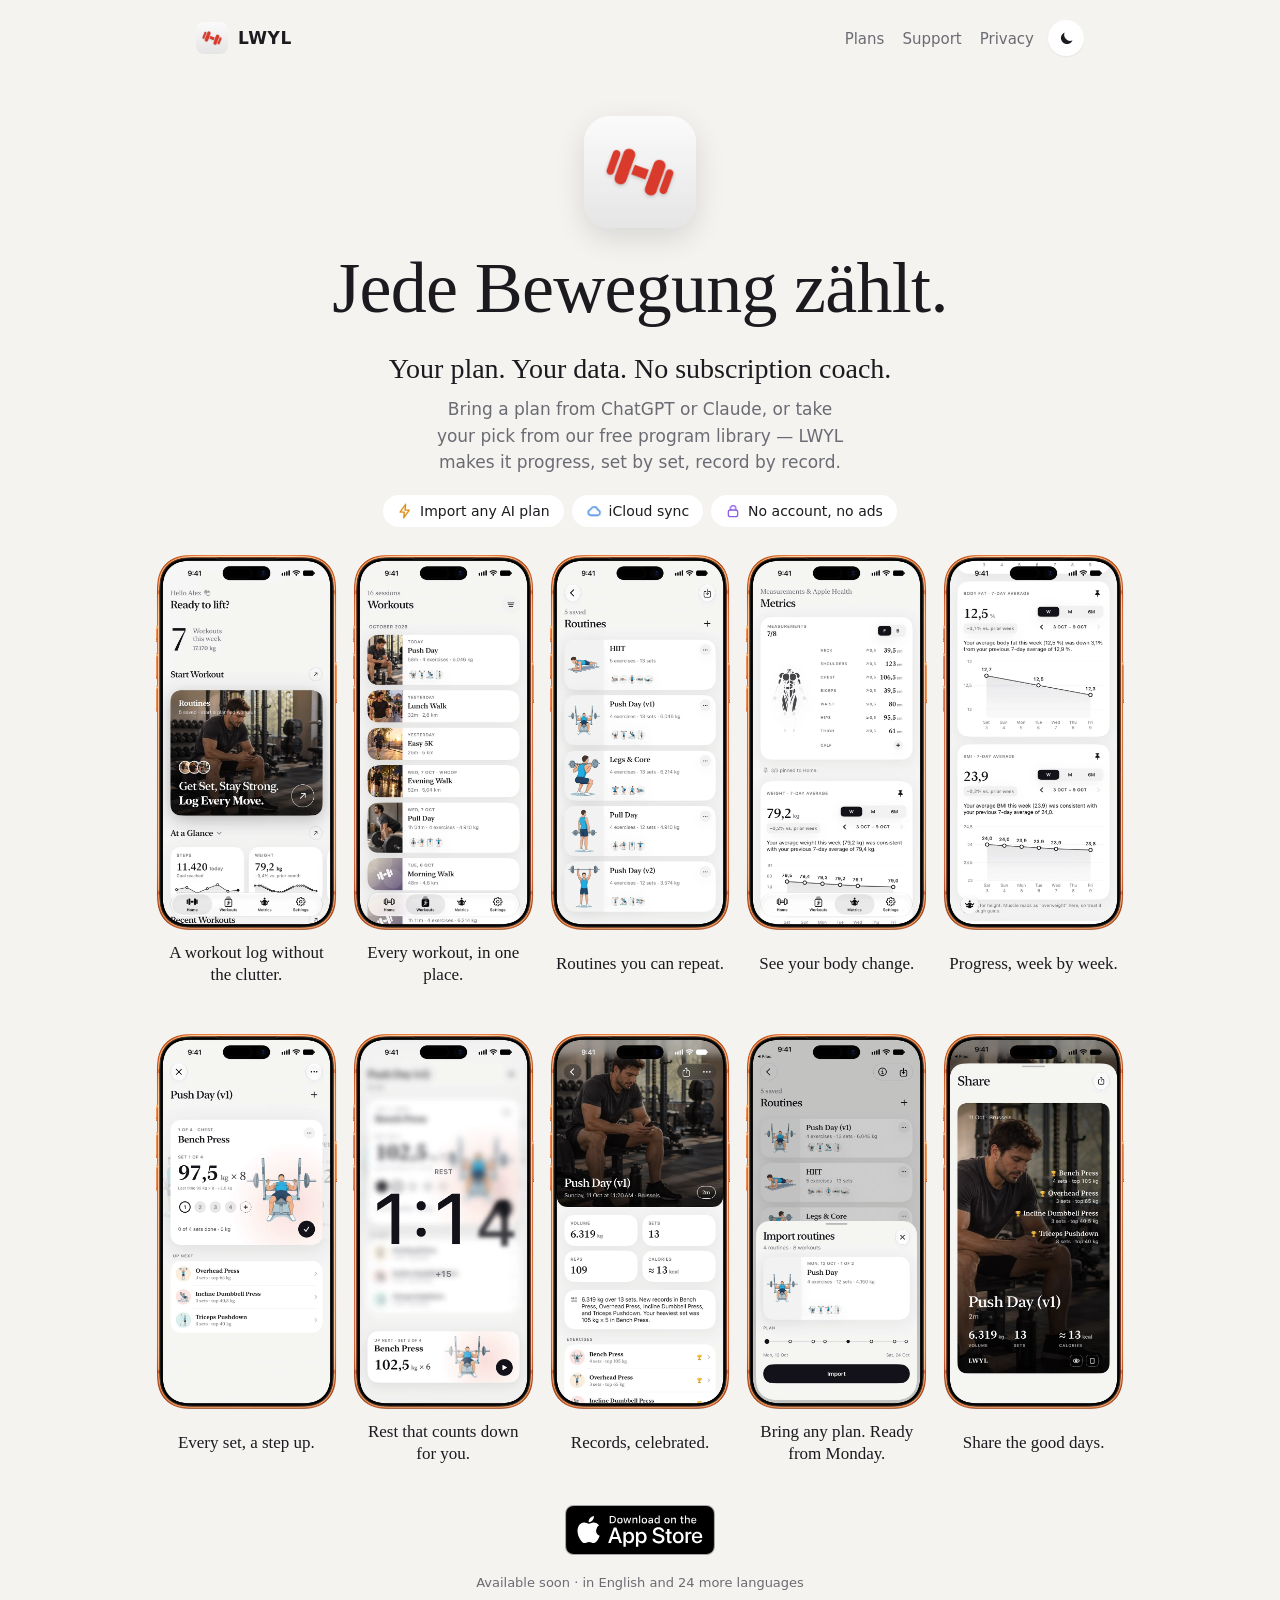
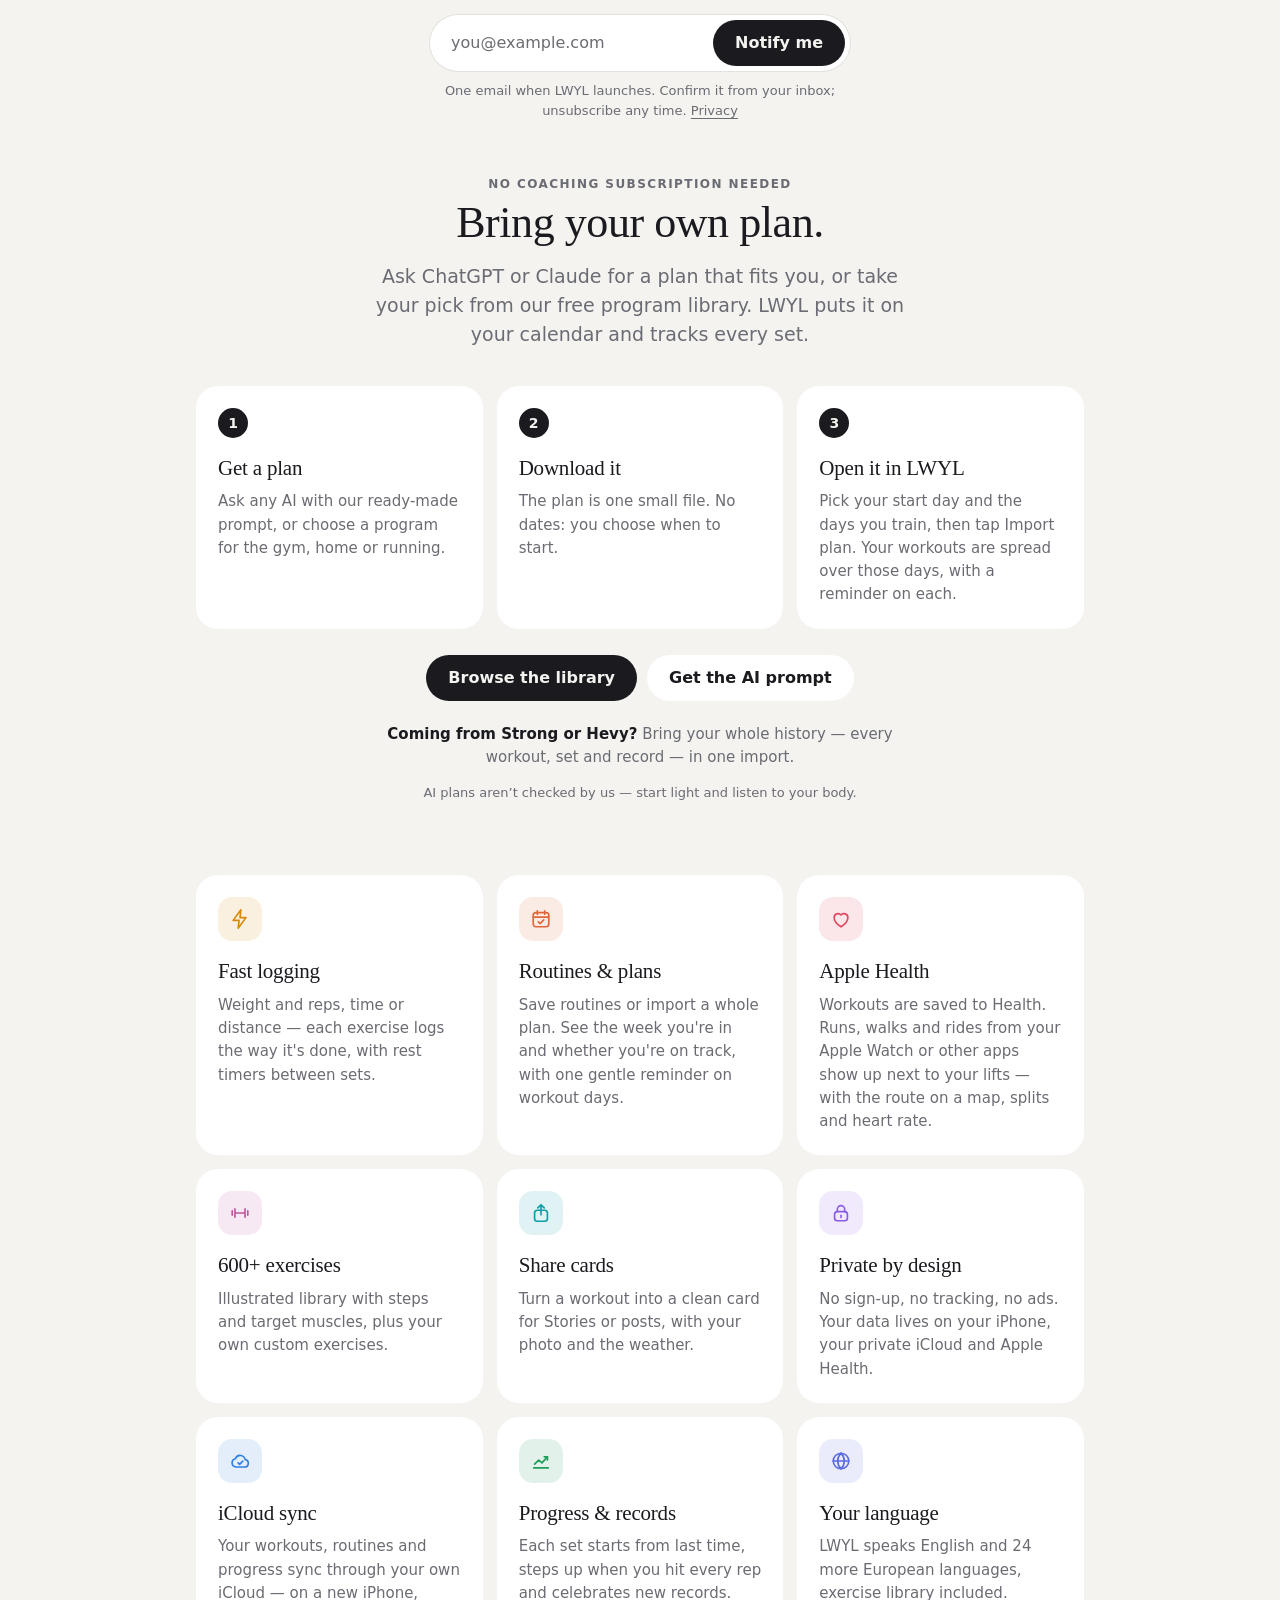
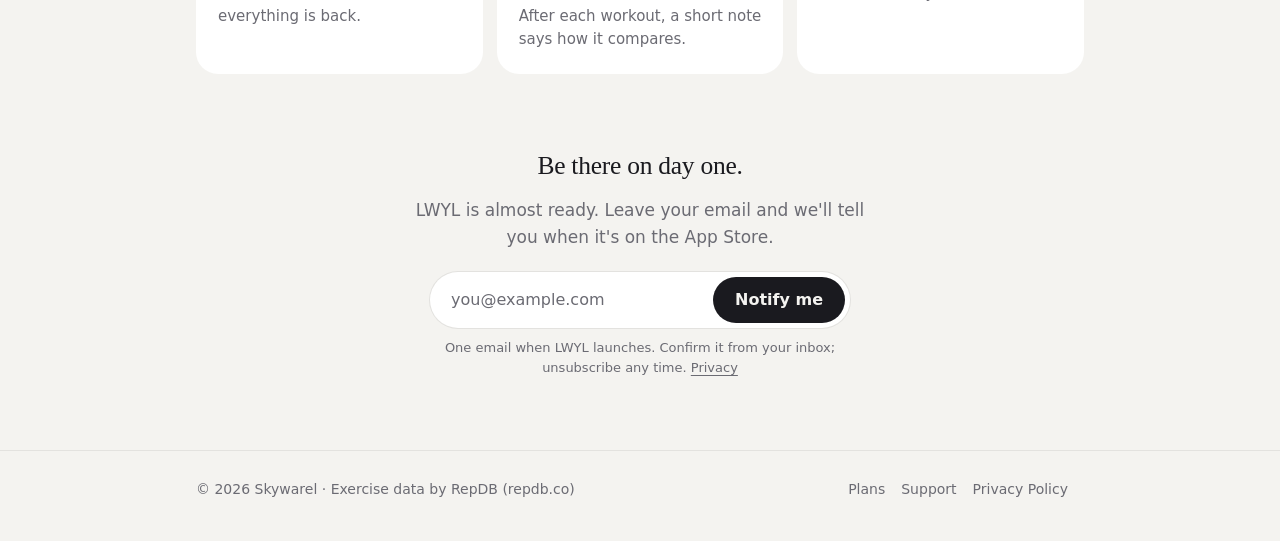
==== index.html @ 4b0f2263 "Waiting list: Buttondown username lwyl-app Co-Authored-By: Claude Opus 5.5 <noreply@anthropic.com>" ====
<!doctype html>
<html lang="en">
<head>
  <meta charset="utf-8">
  <meta name="viewport" content="width=device-width, initial-scale=1">
  <title>LWYL — Log Every Move.</title>
  <script src="/assets/theme.js?v=2"></script>
  <meta name="description" content="LWYL is a simple, private workout log for iPhone: log sets fast, bring a training plan from ChatGPT, Claude or our free program library, and keep it all in sync through your own iCloud and Apple Health. No account.">
  <meta property="og:title" content="LWYL — Log Every Move">
  <meta property="og:description" content="A simple, private workout log for iPhone.">
  <meta property="og:image" content="https://getlwyl.app/assets/icon-256.png">
  <link rel="icon" href="/assets/apple-touch-icon.png">
  <link rel="apple-touch-icon" href="/assets/apple-touch-icon.png">
  <link rel="stylesheet" href="/assets/styles.css?v=41">
</head>
<body>
  <header class="wrap top">
    <a class="brand" href="/"><img src="/assets/apple-touch-icon.png" alt=""><span>LWYL</span></a>
    <div class="top-right">
      <nav><a href="/routines/">Plans</a><a href="/support/">Support</a><a href="/privacy/">Privacy</a></nav>
      <button type="button" class="theme-button" id="theme" role="switch" aria-checked="false" aria-label="Dark mode" hidden>
        <svg class="moon" viewBox="0 0 24 24" width="17" height="17" aria-hidden="true"><path d="M20.5 14.6A8.5 8.5 0 0 1 9.4 3.5a8.5 8.5 0 1 0 11.1 11.1z" fill="currentColor"/></svg>
        <svg class="sun" viewBox="0 0 24 24" width="17" height="17" aria-hidden="true"><circle cx="12" cy="12" r="4.2" fill="currentColor"/><g stroke="currentColor" stroke-width="2" stroke-linecap="round"><path d="M12 2.5v2.2M12 19.3v2.2M2.5 12h2.2M19.3 12h2.2M5.3 5.3l1.6 1.6M17.1 17.1l1.6 1.6M5.3 18.7l1.6-1.6M17.1 6.9l1.6-1.6"/></g></svg>
      </button>
    </div>
  </header>

  <main class="wrap">
    <section class="hero">
      <img class="icon" src="/assets/icon-256.png" alt="LWYL app icon">
      <h1 class="slogan"><span class="sr-only">Log Every Move.</span><span class="slogan-text" aria-hidden="true">Log Every Move.</span></h1>
      <p class="lead">Your plan. Your data. No subscription coach.</p>
      <p class="sublead">Bring a plan from ChatGPT or Claude, or take your pick from our free program library — LWYL makes it progress, set by set, record by record.</p>
      <ul class="usps">
        <li><svg viewBox="0 0 24 24" aria-hidden="true"><path class="bolt" d="M13 2 4.5 13.5H11L10 22l8.5-11.5H12L13 2z"/></svg><span class="long">Import any AI plan</span><span class="short">Bring any plan</span></li>
        <li><svg viewBox="0 0 24 24" aria-hidden="true"><path class="cloud" d="M7.5 18.5h9.5a4 4 0 0 0 .6-7.96A5.5 5.5 0 0 0 7 9.6a4.5 4.5 0 0 0 .5 8.9z"/></svg><span class="long">iCloud sync</span><span class="short">iCloud sync</span></li>
        <li><svg viewBox="0 0 24 24" aria-hidden="true"><rect x="5" y="10.5" width="14" height="10" rx="3"/><path class="shackle" d="M8 10.5V8a4 4 0 0 1 8 0v2.5"/></svg><span class="long">No account, no ads</span><span class="short">No account, no ads</span></li>
      </ul>
    </section>

    <div class="shots-wrap">
    <section class="shots" aria-label="Screenshots" data-stagger="80" data-after="650">
      <figure class="shot" data-reveal>
        <img class="light" src="/assets/shot-home-light.webp?v=2" alt="Home: workouts this week and the next scheduled routine" loading="lazy" width="700" height="1451">
        <img class="dark" src="/assets/shot-home-dark.webp?v=2" alt="" loading="lazy" width="700" height="1451">
        <figcaption>A workout log without the clutter.</figcaption>
      </figure>
      <figure class="shot" data-reveal>
        <img class="light" src="/assets/shot-workouts-light.webp?v=2" alt="Workouts: scheduled and past workouts with photos" loading="lazy" width="700" height="1451">
        <img class="dark" src="/assets/shot-workouts-dark.webp?v=2" alt="" loading="lazy" width="700" height="1451">
        <figcaption>Every workout, in one place.</figcaption>
      </figure>
      <figure class="shot" data-reveal>
        <img class="light" src="/assets/shot-routines-light.webp?v=2" alt="Routines: saved workouts with their exercises" loading="lazy" width="700" height="1451">
        <img class="dark" src="/assets/shot-routines-dark.webp?v=2" alt="" loading="lazy" width="700" height="1451">
        <figcaption>Routines you can repeat.</figcaption>
      </figure>
      <figure class="shot" data-reveal>
        <img class="light" src="/assets/shot-metrics-light.webp?v=2" alt="Metrics: body measurements on a muscle figure, and weight trend" loading="lazy" width="700" height="1451">
        <img class="dark" src="/assets/shot-metrics-dark.webp?v=2" alt="" loading="lazy" width="700" height="1451">
        <figcaption>See your body change.</figcaption>
      </figure>
      <figure class="shot" data-reveal>
        <img class="light" src="/assets/shot-trends-light.webp?v=2" alt="Weight and body fat trends with weekly averages" loading="lazy" width="700" height="1451">
        <img class="dark" src="/assets/shot-trends-dark.webp?v=2" alt="" loading="lazy" width="700" height="1451">
        <figcaption>Progress, week by week.</figcaption>
      </figure>
    </section>

    <section class="shots shots-more" aria-label="More screenshots" data-stagger="80">
      <figure class="shot" data-reveal>
        <img class="light" src="/assets/shot-progress-light.webp?v=1" alt="Workout card: Bench Press 97.5 kg × 8, last time 95 kg × 8, plus 2.5 kg" loading="lazy" width="700" height="1451">
        <img class="dark" src="/assets/shot-progress-dark.webp?v=1" alt="" loading="lazy" width="700" height="1451">
        <figcaption>Every set, a step up.</figcaption>
      </figure>
      <figure class="shot" data-reveal>
        <img class="light" src="/assets/shot-rest-light.webp?v=1" alt="Rest screen: a large countdown and the next set" loading="lazy" width="700" height="1451">
        <img class="dark" src="/assets/shot-rest-dark.webp?v=1" alt="" loading="lazy" width="700" height="1451">
        <figcaption>Rest that counts down for you.</figcaption>
      </figure>
      <figure class="shot" data-reveal>
        <img class="light" src="/assets/shot-records-light.webp?v=1" alt="Finished workout: summary and the exercises that set records" loading="lazy" width="700" height="1451">
        <img class="dark" src="/assets/shot-records-dark.webp?v=1" alt="" loading="lazy" width="700" height="1451">
        <figcaption>Records, celebrated.</figcaption>
      </figure>
      <figure class="shot" data-reveal>
        <img class="light" src="/assets/shot-import-light.webp?v=1" alt="Importing a training plan: routines and their planned days" loading="lazy" width="700" height="1451">
        <img class="dark" src="/assets/shot-import-dark.webp?v=1" alt="" loading="lazy" width="700" height="1451">
        <figcaption>Bring any plan. Ready from Monday.</figcaption>
      </figure>
      <figure class="shot" data-reveal>
        <img class="light" src="/assets/shot-share-light.webp?v=1" alt="Share card with the photo, stats and records" loading="lazy" width="700" height="1451">
        <img class="dark" src="/assets/shot-share-dark.webp?v=1" alt="" loading="lazy" width="700" height="1451">
        <figcaption>Share the good days.</figcaption>
      </figure>
    </section>
    </div>

    <script>
      // Once a screenshot has loaded, fetch its other-theme twin too, so
      // switching the theme fades straight to it (hidden ones are lazy and
      // would never load). Rows further down stay lazy until reached.
      document.querySelectorAll('.shot').forEach(function (fig) {
        var imgs = fig.querySelectorAll('img');
        imgs.forEach(function (img) {
          function twin() { imgs.forEach(function (other) { other.loading = 'eager'; }); }
          if (img.complete && img.naturalWidth) twin(); else img.addEventListener('load', twin, { once: true });
        });
      });
    </script>

    <div class="get" data-reveal>
      <!-- Apple's official badge, unaltered; links to the app's App Store page. -->
      <a class="store" href="https://apps.apple.com/app/id6821027621">
        <img class="on-light" src="/assets/appstore-badge-black.svg" alt="Download on the App Store" width="150" height="50">
        <img class="on-dark" src="/assets/appstore-badge-white.svg" alt="Download on the App Store" width="150" height="50">
      </a>
      <p class="soon">Available soon · in English and 24 more languages</p>
      <!-- Launch waiting list (Buttondown, confirmed by email; sent in place by notify.js). -->
      <form class="notify" action="https://buttondown.com/api/emails/embed-subscribe/lwyl-app" method="post">
        <label class="sr-only" for="notify-email">Email address</label>
        <input id="notify-email" type="email" name="email" placeholder="you@example.com" autocomplete="email" required>
        <input type="hidden" name="embed" value="1">
        <button class="button" type="submit">Notify me</button>
      </form>
      <p class="notify-note" aria-live="polite">One email when LWYL launches. Confirm it from your inbox; unsubscribe any time. <a href="/privacy/#launch-email">Privacy</a></p>
    </div>

    <!-- The import USP: any AI, or the free library, then LWYL runs the plan. -->
    <section class="byo" aria-labelledby="byo-title">
      <p class="eyebrow" data-reveal>No coaching subscription needed</p>
      <h2 id="byo-title" data-reveal>Bring your own plan.</h2>
      <p class="byo-lead" data-reveal>Ask ChatGPT or Claude for a plan that fits you, or take your pick from our free program library. LWYL puts it on your calendar and tracks every set.</p>
      <ol class="byo-steps" data-stagger="110">
        <li data-reveal><span class="byo-num">1</span><h3>Get a plan</h3><p>Ask any AI with our ready-made prompt, or choose a program for the gym, home or running.</p></li>
        <li data-reveal><span class="byo-num">2</span><h3>Download it</h3><p>The plan is one small file. No dates: you choose when to start.</p></li>
        <li data-reveal><span class="byo-num">3</span><h3>Open it in LWYL</h3><p>Pick your start day and the days you train, then tap Import plan. Your workouts are spread over those days, with a reminder on each.</p></li>
      </ol>
      <div class="byo-actions" data-reveal>
        <a class="button" href="/routines/">Browse the library</a>
        <a class="button secondary" href="/routines/#ai">Get the AI prompt</a>
      </div>
      <p class="byo-switch" data-reveal><strong>Coming from Strong or Hevy?</strong> Bring your whole history — every workout, set and record — in one import.</p>
      <p class="byo-note">AI plans aren’t checked by us — start light and listen to your body.</p>
    </section>

    <section class="features" data-stagger="60">
      <div class="feature" data-reveal><span class="feature-icon" aria-hidden="true"><svg viewBox="0 0 24 24"><path d="M13 2 4.5 13.5H11L10 22l8.5-11.5H12L13 2z"/></svg></span><h3>Fast logging</h3><p>Weight and reps, time or distance — each exercise logs the way it's done, with rest timers between sets.</p></div>
      <div class="feature" data-reveal><span class="feature-icon" aria-hidden="true"><svg viewBox="0 0 24 24"><rect x="3.5" y="5" width="17" height="15.5" rx="3"/><path d="M3.5 10h17M8 3v4M16 3v4"/><path d="m9 15 2 2 4-4"/></svg></span><h3>Routines &amp; plans</h3><p>Save routines or import a whole plan. See the week you're in and whether you're on track, with one gentle reminder on workout days.</p></div>
      <div class="feature" data-reveal><span class="feature-icon" aria-hidden="true"><svg viewBox="0 0 24 24"><path d="M12 20.5s-7.5-4.6-7.5-10.2A4.3 4.3 0 0 1 12 7.6a4.3 4.3 0 0 1 7.5 2.7c0 5.6-7.5 10.2-7.5 10.2z"/></svg></span><h3>Apple Health</h3><p>Workouts are saved to Health. Runs, walks and rides from your Apple Watch or other apps show up next to your lifts — with the route on a map, splits and heart rate.</p></div>
      <div class="feature" data-reveal><span class="feature-icon" aria-hidden="true"><svg viewBox="0 0 24 24"><path d="M6.5 7.5v9M3.5 9.5v5M17.5 7.5v9M20.5 9.5v5M6.5 12h11"/></svg></span><h3>600+ exercises</h3><p>Illustrated library with steps and target muscles, plus your own custom exercises.</p></div>
      <div class="feature" data-reveal><span class="feature-icon" aria-hidden="true"><svg viewBox="0 0 24 24"><rect x="5" y="9" width="14" height="12" rx="3"/><path d="M12 3v11M8.5 6.5 12 3l3.5 3.5"/></svg></span><h3>Share cards</h3><p>Turn a workout into a clean card for Stories or posts, with your photo and the weather.</p></div>
      <div class="feature" data-reveal><span class="feature-icon" aria-hidden="true"><svg viewBox="0 0 24 24"><rect x="5" y="10.5" width="14" height="10" rx="3"/><path d="M8 10.5V8a4 4 0 0 1 8 0v2.5"/><path d="M12 14.5v2.5"/></svg></span><h3>Private by design</h3><p>No sign-up, no tracking, no ads. Your data lives on your iPhone, your private iCloud and Apple Health.</p></div>
      <div class="feature" data-reveal><span class="feature-icon" aria-hidden="true"><svg viewBox="0 0 24 24"><path d="M7.5 18.5h9.5a4 4 0 0 0 .6-7.96A5.5 5.5 0 0 0 7 9.6a4.5 4.5 0 0 0 .5 8.9z"/><path d="m10 14 1.6 1.6L15 12.2"/></svg></span><h3>iCloud sync</h3><p>Your workouts, routines and progress sync through your own iCloud — on a new iPhone, everything is back.</p></div>
      <div class="feature" data-reveal><span class="feature-icon" aria-hidden="true"><svg viewBox="0 0 24 24"><path d="M4 19.5h16"/><path d="m5 15.5 4.5-4.5 3.5 3 6-6.5"/><path d="M15.5 7.5H19V11"/></svg></span><h3>Progress &amp; records</h3><p>Each set starts from last time, steps up when you hit every rep and celebrates new records. After each workout, a short note says how it compares.</p></div>
      <div class="feature" data-reveal><span class="feature-icon" aria-hidden="true"><svg viewBox="0 0 24 24"><circle cx="12" cy="12" r="8.5"/><path d="M3.5 12h17M12 3.5c2.4 2.4 3.6 5.2 3.6 8.5s-1.2 6.1-3.6 8.5c-2.4-2.4-3.6-5.2-3.6-8.5S9.6 5.9 12 3.5z"/></svg></span><h3>Your language</h3><p>LWYL speaks English and 24 more European languages, exercise library included.</p></div>
    </section>

    <section class="notify-end" data-reveal aria-labelledby="notify-title">
      <h2 id="notify-title">Be there on day one.</h2>
      <p class="notify-lead">LWYL is almost ready. Leave your email and we'll tell you when it's on the App Store.</p>
      <form class="notify" action="https://buttondown.com/api/emails/embed-subscribe/lwyl-app" method="post">
        <label class="sr-only" for="notify-email-2">Email address</label>
        <input id="notify-email-2" type="email" name="email" placeholder="you@example.com" autocomplete="email" required>
        <input type="hidden" name="embed" value="1">
        <button class="button" type="submit">Notify me</button>
      </form>
      <p class="notify-note" aria-live="polite">One email when LWYL launches. Confirm it from your inbox; unsubscribe any time. <a href="/privacy/#launch-email">Privacy</a></p>
    </section>

  </main>

  <footer>
    <div class="wrap">
      <span>© 2026 Skywarel · <a href="https://repdb.co" rel="noopener">Exercise data by RepDB (repdb.co)</a></span>
      <span><a href="/routines/">Plans</a><a href="/support/">Support</a><a href="/privacy/">Privacy Policy</a></span>
    </div>
  </footer>
  <script src="/assets/motion.js?v=5" defer></script>
  <script src="/assets/notify.js?v=1" defer></script>
</body>
</html>
---- assets/styles.css ----
/* LWYL — same look as the app: New York titles, SF text, ink on off-white. */
:root {
  --bg: #F4F3F0;
  --tile: #FFFFFF;
  --ink: #1A1A1F;
  --ink-2: #6B6B73;
  --line: rgba(26, 26, 31, 0.08);
  --serif: "New York", ui-serif, "Iowan Old Style", Georgia, serif;
  --sans: -apple-system, BlinkMacSystemFont, "SF Pro Text", system-ui, "Segoe UI", Roboto, sans-serif;
  color-scheme: light dark;
}
/* Dark: the header switch's choice (data-theme), else the visitor's setting. */
:root[data-theme="dark"] {
  --bg: #0E0E10;
  --tile: #1A1A1E;
  --ink: #F2F2F4;
  --ink-2: #9A9AA3;
  --line: rgba(242, 242, 244, 0.10);
  color-scheme: dark;
}
:root[data-theme="light"] { color-scheme: light; }
@media (prefers-color-scheme: dark) {
  :root:not([data-theme="light"]) {
    --bg: #0E0E10;
    --tile: #1A1A1E;
    --ink: #F2F2F4;
    --ink-2: #9A9AA3;
    --line: rgba(242, 242, 244, 0.10);
  }
}

* { box-sizing: border-box; }
html { -webkit-text-size-adjust: 100%; }
body {
  margin: 0;
  background: var(--bg);
  color: var(--ink);
  font: 17px/1.55 var(--sans);
  -webkit-font-smoothing: antialiased;
}
a { color: var(--ink); text-underline-offset: 3px; }
img { max-width: 100%; display: block; }

.wrap { max-width: 920px; margin: 0 auto; padding: 0 16px; }
.narrow { max-width: 680px; }

/* Header / footer */
.top { display: flex; align-items: center; justify-content: space-between; padding-top: 20px; padding-bottom: 20px; }
.brand { display: flex; align-items: center; gap: 10px; text-decoration: none; font: 600 17px var(--sans); letter-spacing: 0.04em; }
.brand img { width: 32px; height: 32px; border-radius: 8px; }
.top nav a { color: var(--ink-2); text-decoration: none; margin-left: 18px; font-size: 15px; }
.top nav a:hover { color: var(--ink); }
footer { border-top: 1px solid var(--line); margin-top: 72px; padding: 28px 0 40px; color: var(--ink-2); font-size: 14px; }
footer .wrap { display: flex; flex-wrap: wrap; gap: 8px 20px; justify-content: space-between; }
footer a { color: var(--ink-2); text-decoration: none; margin-right: 16px; }
footer a:hover { color: var(--ink); }

/* Home */
.hero { text-align: center; padding: 40px 0 8px; }
.hero .icon { width: 112px; height: 112px; border-radius: 26px; margin: 0 auto 24px; box-shadow: 0 10px 30px rgba(0,0,0,0.12); }
.eyebrow { font: 600 12px var(--sans); letter-spacing: 0.12em; text-transform: uppercase; color: var(--ink-2); margin: 0 0 8px; }
h1, h2, h3 { font-family: var(--serif); font-weight: 500; letter-spacing: -0.01em; }
.hero h1 { font-size: clamp(44px, 9vw, 72px); line-height: 1.02; margin: 0; }
.hero p.lead { font: 500 clamp(22px, 3.4vw, 28px)/1.25 var(--serif); color: var(--ink); max-width: 620px; margin: 26px auto 0; }
.hero .sublead { font-size: 17px; color: var(--ink-2); max-width: 600px; margin: 10px auto 0; text-wrap: balance; }
.usps { list-style: none; padding: 0; margin: 20px auto 0; display: flex; flex-wrap: wrap; justify-content: center; gap: 8px; max-width: 920px; }
.usps li { display: inline-flex; align-items: center; gap: 7px; padding: 8px 14px; border-radius: 999px; background: var(--tile);
           font: 500 14px var(--sans); color: var(--ink); }
.usps li:nth-child(1) svg { color: #D9890B; }   /* any plan: amber */
.usps li:nth-child(2) svg { color: #2F7FE0; }   /* iCloud: blue */
.usps li:nth-child(3) svg { color: #8A5CE6; }   /* private: violet */
:root[data-theme="dark"] .usps li:nth-child(1) svg { color: #F2B544; }
:root[data-theme="dark"] .usps li:nth-child(2) svg { color: #6AA8F5; }
:root[data-theme="dark"] .usps li:nth-child(3) svg { color: #B193F5; }
@media (prefers-color-scheme: dark) {
  :root:not([data-theme="light"]) .usps li:nth-child(1) svg { color: #F2B544; }
  :root:not([data-theme="light"]) .usps li:nth-child(2) svg { color: #6AA8F5; }
  :root:not([data-theme="light"]) .usps li:nth-child(3) svg { color: #B193F5; }
}
.usps .short { display: none; }
@media (max-width: 640px) { .usps .short { display: inline; } }
.usps svg { width: 16px; height: 16px; flex: none; fill: none; stroke: currentColor; stroke-width: 1.9; stroke-linecap: round; stroke-linejoin: round; }
/* App Store badge: Apple's artwork as is — black on light, white on dark. */
.get { text-align: center; margin-top: 40px; }
.store { display: inline-block; line-height: 0; }
.store img { height: 50px; width: auto; }
.store .on-dark { display: none; }
:root[data-theme="dark"] .store .on-light { display: none; }
:root[data-theme="dark"] .store .on-dark { display: inline; }
@media (prefers-color-scheme: dark) {
  :root:not([data-theme="light"]) .store .on-light { display: none; }
  :root:not([data-theme="light"]) .store .on-dark { display: inline; }
}
.soon { margin: 10px 0 0; font-size: 13px; color: var(--ink-2); }

/* Screenshots come framed (Bezel, transparent PNG → WebP): no extra border. */
.shots { display: grid; grid-template-columns: repeat(5, 1fr); gap: 16px; margin: 20px -40px 0; }
.shot { display: grid; margin: 0; }
.shots-more { margin-top: 48px; }
/* The App Store headline under each phone. */
.shot figcaption { grid-row: 2; font: 500 17px/1.3 var(--serif); text-align: center; color: var(--ink);
                   margin-top: 12px; padding: 0 6px; }
.shot img { grid-area: 1 / 1; display: block; width: 100%; height: auto; transition: opacity 0.45s ease; }
/* Light or dark screenshots, with the site's theme. */
.shot .dark { opacity: 0; }
:root[data-theme="dark"] .shot .dark { opacity: 1; }
:root[data-theme="dark"] .shot .light { opacity: 0; }
@media (prefers-color-scheme: dark) {
  :root:not([data-theme="light"]) .shot .dark { opacity: 1; }
  :root:not([data-theme="light"]) .shot .light { opacity: 0; }
}
body { transition: background-color 0.35s ease, color 0.35s ease; }

/* Theme switch in the header: the ink pill slides to the chosen side. */
.top-right { display: flex; align-items: center; gap: 14px; }
/* One round button: a moon in light mode, a sun in dark (the theme it switches to). */
.theme-button { appearance: none; border: 0; cursor: pointer; flex: none; width: 36px; height: 36px; border-radius: 50%;
                display: grid; place-items: center; background: var(--tile); color: var(--ink);
                box-shadow: 0 1px 2px rgba(0,0,0,0.06); -webkit-tap-highlight-color: transparent; }
.theme-button[hidden] { display: none; }
.theme-button:hover { color: var(--ink); background: var(--line); }
.theme-button:focus-visible { outline: 2px solid var(--ink); outline-offset: 3px; }
.theme-button svg { grid-area: 1 / 1; }
.theme-button .sun, .theme-button[aria-checked="true"] .moon { opacity: 0; transform: rotate(-90deg) scale(0.6); }
.theme-button[aria-checked="true"] .sun { opacity: 1; transform: none; }
.theme-button.ready svg { transition: opacity 0.25s ease, transform 0.35s cubic-bezier(0.3, 0.7, 0.3, 1); }
@media (prefers-reduced-motion: reduce) {
  .theme-button.ready svg, .shot img, body { transition-duration: 0.01s; }
}
@media (max-width: 480px) {
  .brand span { display: none; }   /* logo only, so the links and switch fit */
  .top nav a { margin-left: 14px; }
  .top-right { gap: 12px; }
}

@media (max-width: 1000px) {
  /* Narrow screens: all ten phones on one swipeable line. */
  .shots-wrap { display: grid; grid-auto-flow: column; grid-auto-columns: min(64%, 300px); gap: 16px; margin-top: 20px; }
  .shots-wrap > .shots { display: contents; }
  .shots-wrap { overflow-x: auto;
           /* Only clearly sideways swipes move the strip: proximity snapping
              doesn't grab diagonal flicks, up/down passes to the page, and the
              strip doesn't bounce the page sideways at its ends. */
           scroll-snap-type: x proximity; touch-action: pan-x pan-y; overscroll-behavior-x: contain;
           padding-bottom: 8px; margin-left: -16px; margin-right: -16px;
           padding-left: 16px; padding-right: 16px; scrollbar-width: none; }
  .shots-wrap::-webkit-scrollbar { display: none; }
  .shot { scroll-snap-align: center; }
}

.features { display: grid; grid-template-columns: repeat(auto-fit, minmax(240px, 1fr)); gap: 14px; margin-top: 64px; }
.feature { background: var(--tile); border-radius: 22px; padding: 22px; }
.feature-icon { display: grid; place-items: center; width: 44px; height: 44px; margin-bottom: 14px; border-radius: 14px;
                background: var(--bg); color: var(--ink); }
/* Each feature tile has its own colour: the icon, on a soft tint of it. */
.features .feature:nth-child(1) .feature-icon { --fc: #D9890B; }
:root[data-theme="dark"] .features .feature:nth-child(1) .feature-icon { --fc: #F2B544; }
.features .feature:nth-child(2) .feature-icon { --fc: #E0663A; }
:root[data-theme="dark"] .features .feature:nth-child(2) .feature-icon { --fc: #F28A62; }
.features .feature:nth-child(3) .feature-icon { --fc: #E0475F; }
:root[data-theme="dark"] .features .feature:nth-child(3) .feature-icon { --fc: #F27387; }
.features .feature:nth-child(4) .feature-icon { --fc: #C2559F; }
:root[data-theme="dark"] .features .feature:nth-child(4) .feature-icon { --fc: #E07EC0; }
.features .feature:nth-child(5) .feature-icon { --fc: #0F9DA8; }
:root[data-theme="dark"] .features .feature:nth-child(5) .feature-icon { --fc: #4CC6CF; }
.features .feature:nth-child(6) .feature-icon { --fc: #8A5CE6; }
:root[data-theme="dark"] .features .feature:nth-child(6) .feature-icon { --fc: #B193F5; }
.features .feature:nth-child(7) .feature-icon { --fc: #2F7FE0; }
:root[data-theme="dark"] .features .feature:nth-child(7) .feature-icon { --fc: #6AA8F5; }
.features .feature:nth-child(8) .feature-icon { --fc: #1E9E5A; }
:root[data-theme="dark"] .features .feature:nth-child(8) .feature-icon { --fc: #4CC98A; }
.features .feature:nth-child(9) .feature-icon { --fc: #5B6BE0; }
:root[data-theme="dark"] .features .feature:nth-child(9) .feature-icon { --fc: #8D99F2; }
@media (prefers-color-scheme: dark) {
  :root:not([data-theme="light"]) .features .feature:nth-child(1) .feature-icon { --fc: #F2B544; }
  :root:not([data-theme="light"]) .features .feature:nth-child(2) .feature-icon { --fc: #F28A62; }
  :root:not([data-theme="light"]) .features .feature:nth-child(3) .feature-icon { --fc: #F27387; }
  :root:not([data-theme="light"]) .features .feature:nth-child(4) .feature-icon { --fc: #E07EC0; }
  :root:not([data-theme="light"]) .features .feature:nth-child(5) .feature-icon { --fc: #4CC6CF; }
  :root:not([data-theme="light"]) .features .feature:nth-child(6) .feature-icon { --fc: #B193F5; }
  :root:not([data-theme="light"]) .features .feature:nth-child(7) .feature-icon { --fc: #6AA8F5; }
  :root:not([data-theme="light"]) .features .feature:nth-child(8) .feature-icon { --fc: #4CC98A; }
  :root:not([data-theme="light"]) .features .feature:nth-child(9) .feature-icon { --fc: #8D99F2; }
}
.features .feature-icon { color: var(--fc, var(--ink)); background: color-mix(in srgb, var(--fc, var(--ink)) 13%, var(--tile)); }
.feature-icon svg { width: 22px; height: 22px; fill: none; stroke: currentColor; stroke-width: 1.8;
                    stroke-linecap: round; stroke-linejoin: round; }
.feature h3 { margin: 0 0 6px; font-size: 21px; }
.feature p { margin: 0; color: var(--ink-2); font-size: 15px; }

/* Text pages */
.page h1 { font-size: clamp(36px, 7vw, 48px); margin: 24px 0 4px; line-height: 1.1; }
.page .updated { color: var(--ink-2); font-size: 14px; margin: 0 0 32px; }
.page h2 { font-size: 24px; margin: 40px 0 8px; }
.page p, .page li { color: var(--ink); }
.page ul { padding-left: 20px; }
.page li { margin: 4px 0; }
.page .card { background: var(--tile); border-radius: 22px; padding: 20px 22px; margin: 24px 0; }
.page .card p { margin: 0; }
.muted { color: var(--ink-2); }
details { background: var(--tile); border-radius: 18px; padding: 16px 20px; margin: 10px 0; }
details summary { cursor: pointer; font-weight: 600; list-style: none; }
details summary::-webkit-details-marker { display: none; }
details summary::after { content: "+"; float: right; color: var(--ink-2); font-weight: 400; }
details[open] summary::after { content: "–"; }
details p { margin: 10px 0 0; color: var(--ink-2); }

/* Phones: a tighter hero so the screenshots start on the first screen. */
@media (max-width: 640px) {
  .top { padding-top: 12px; padding-bottom: 12px; }
  .hero { padding-top: 16px; }
  .hero .icon { width: 64px; height: 64px; border-radius: 15px; margin-bottom: 12px; }
  .hero h1 { font-size: 40px; }
  .hero p.lead { font-size: 19px; margin-top: 16px; text-wrap: balance; }
  .hero .sublead { font-size: 15px; line-height: 1.45; margin-top: 6px; }
  /* Phones: the pitch and four short points in a 2×2 grid; the long line waits for the page. */
  .hero .sublead { display: none; }
  .usps { margin-top: 14px; gap: 6px; max-width: 360px; }
  .usps li { justify-content: center; padding: 7px 8px; font-size: 13px; }
  .usps .long { display: none; }
  /* Two phones side by side, the third peeking in: whole phones on the first screen. */
  .shots-wrap { grid-auto-columns: 46%; gap: 12px; margin-top: 12px; }
  .shot figcaption { font-size: 14px; margin-top: 8px; }
}

/* Routines page */
.small { font-size: 14px; }
code { font: 0.9em ui-monospace, "SF Mono", Menlo, monospace; background: var(--tile); padding: 1px 6px; border-radius: 6px; }
.downloads { display: grid; grid-template-columns: repeat(auto-fit, minmax(240px, 1fr)); gap: 12px; margin: 16px 0 10px; }
.download { appearance: none; border: 0; text-align: left; cursor: pointer; font: inherit; color: var(--ink);
            display: flex; flex-direction: column; gap: 4px; padding: 18px 20px; border-radius: 20px;
            background: var(--tile); text-decoration: none; transition: transform 0.15s; }
.download:hover { transform: translateY(-1px); }
.dl-title { font: 500 21px var(--serif); }
.dl-text { font-size: 15px; color: var(--ink-2); }
.dl-file { font-size: 13px; font-weight: 600; margin-top: 6px; }
.dl-file::before { content: "↓ "; }
.steps { padding-left: 22px; }
.steps li { margin: 6px 0; }
.prompt { position: relative; background: var(--tile); border-radius: 18px; margin: 16px 0; }
.prompt pre { margin: 0; padding: 20px; padding-top: 52px; overflow-x: auto; white-space: pre-wrap;
              font: 13px/1.5 ui-monospace, "SF Mono", Menlo, monospace; color: var(--ink); }
.copy { position: absolute; top: 12px; right: 12px; appearance: none; border: 0; cursor: pointer;
        background: var(--ink); color: var(--bg); font: 600 14px var(--sans); padding: 7px 14px; border-radius: 999px; }
.more { text-align: center; margin-top: 28px; }
.more a { font-weight: 600; }

/* Program library */
.sr-only { position: absolute; width: 1px; height: 1px; overflow: hidden; clip: rect(0 0 0 0); white-space: nowrap; }
.page h2.section-break { margin-top: 64px; }
.page > h3 { font-size: 20px; margin: 28px 0 6px; }

.search-hero { display: flex; flex-direction: column; align-items: center; text-align: center; padding: 12vh 0 0; }
.search-hero h1 { margin-top: 0; }
.search-hero .updated { max-width: 520px; margin-bottom: 28px; }

.search { position: relative; width: 100%; text-align: left; }
.search-field { position: relative; display: flex; flex-wrap: wrap; align-items: center; gap: 6px; min-height: 58px;
                padding: 9px 18px 9px 50px; border: 1px solid var(--line); border-radius: 29px; background: var(--tile);
                cursor: text; box-shadow: 0 8px 30px rgba(0, 0, 0, 0.06); scroll-margin-top: 12px; }
.search-field:focus-within { border-color: var(--ink); }
.search-icon { position: absolute; left: 18px; top: 19px; width: 20px; height: 20px;
               fill: none; stroke: var(--ink-2); stroke-width: 2; stroke-linecap: round; pointer-events: none; }
.chips { display: contents; }
.token { display: inline-flex; align-items: center; gap: 2px; height: 34px; padding: 0 4px 0 13px; border-radius: 999px;
         background: var(--ink); color: var(--bg); font: 500 14px var(--sans); white-space: nowrap; }
.token-remove { appearance: none; border: 0; background: none; color: inherit; cursor: pointer; opacity: 0.7;
                width: 28px; height: 28px; border-radius: 50%; font-size: 12px; }
.token-remove:hover { opacity: 1; }
.search input { flex: 1; min-width: 150px; height: 38px; border: 0; background: none; color: var(--ink);
                font: 17px var(--sans); padding: 0; outline: none; -webkit-appearance: none; }
.search input::placeholder { color: var(--ink-2); }
.search input::-webkit-search-cancel-button { -webkit-appearance: none; width: 18px; height: 18px; cursor: pointer; background: var(--ink-2);
  -webkit-mask: url("data:image/svg+xml,%3Csvg xmlns='http://www.w3.org/2000/svg' viewBox='0 0 24 24'%3E%3Cpath d='M12 2a10 10 0 1 0 0 20 10 10 0 0 0 0-20Zm4.2 12.8-1.4 1.4L12 13.4l-2.8 2.8-1.4-1.4 2.8-2.8-2.8-2.8 1.4-1.4 2.8 2.8 2.8-2.8 1.4 1.4-2.8 2.8 2.8 2.8Z'/%3E%3C/svg%3E") center / contain no-repeat; }
.suggestions { position: absolute; z-index: 10; left: 0; right: 0; top: calc(100% + 8px); background: var(--tile);
               border-radius: 20px; padding: 8px; box-shadow: 0 12px 40px rgba(0, 0, 0, 0.14), 0 0 0 1px var(--line);
               max-height: min(420px, 55vh); overflow-y: auto; }
.suggest-group { margin: 6px 12px 4px; font: 600 11px var(--sans); letter-spacing: 0.08em; text-transform: uppercase; color: var(--ink-2); }
.suggest { display: flex; align-items: baseline; justify-content: space-between; gap: 12px; padding: 9px 12px;
           border-radius: 12px; cursor: pointer; font-size: 16px; }
.suggest small { color: var(--ink-2); font-size: 13px; white-space: nowrap; }
.suggest b { font-weight: 650; }
.suggest[aria-selected="true"], .suggest:hover { background: var(--line); }
.suggest-empty { padding: 10px 12px; color: var(--ink-2); font-size: 15px; }

.quick-picks { display: flex; flex-wrap: wrap; justify-content: center; align-items: center; gap: 8px; margin-top: 16px; font-size: 14px; }
.quick-picks button { appearance: none; border: 0; cursor: pointer; font: 500 14px var(--sans); color: var(--ink);
                      background: var(--tile); height: 34px; padding: 0 14px; border-radius: 999px; }
.quick-picks button[hidden] { display: none; }
.browse-row { display: flex; align-items: center; gap: 14px; margin: 28px 0 14px; }
.browse { margin: 0; font: 600 15px var(--sans); color: var(--ink-2); text-decoration: none; }
.browse:hover { color: var(--ink); }

.clear { appearance: none; border: 0; background: none; cursor: pointer; font: 600 14px var(--sans); color: var(--ink);
         text-decoration: underline; text-underline-offset: 3px; padding: 0 2px; }

.programs { scroll-margin-top: 16px; display: grid; grid-template-columns: repeat(auto-fill, minmax(280px, 1fr)); gap: 12px; margin: 14px 0 10px; }
.program { background: var(--tile); border-radius: 20px; padding: 18px 20px; display: flex; flex-direction: column; gap: 6px;
           cursor: pointer; transition: transform 0.15s ease; }
.program:hover { transform: translateY(-2px); }
.program:focus-visible { outline: 2px solid var(--ink); outline-offset: 2px; }
.program-actions { display: flex; align-items: center; gap: 14px; }
.program-more { font: 600 14px var(--sans); color: var(--ink-2); }
.program-eyebrow { margin: 0; font: 600 11px var(--sans); letter-spacing: 0.08em; text-transform: uppercase; color: var(--ink-2); }
.program-title { margin: 0; font: 500 21px var(--serif); }
.program-summary { margin: 0; font-size: 15px; color: var(--ink-2); flex: 1; }
.program-meta { margin: 4px 0 8px; font-size: 13px; color: var(--ink-2); }
.program-download { appearance: none; border: 0; cursor: pointer; align-self: flex-start; font: 600 14px var(--sans);
                    color: var(--bg); background: var(--ink); height: 36px; padding: 0 18px; border-radius: 999px; }
.program-download:disabled { opacity: 0.5; }

/* Program details */
.sheet { border: 0; padding: 0; overflow-y: auto; overscroll-behavior: contain; width: min(640px, calc(100% - 32px)); max-height: min(86vh, 900px); border-radius: 28px;
         background: var(--bg); color: var(--ink); box-shadow: 0 30px 80px rgba(0, 0, 0, 0.3); }
.sheet::backdrop { background: rgba(10, 10, 12, 0.45); }
.sheet[open] { animation: sheet-in 0.22s ease; }
@keyframes sheet-in { from { opacity: 0; transform: translateY(16px); } }
.sheet-body { padding: 24px 24px 28px; }
.sheet-close { position: sticky; top: 0; float: right; margin: -8px -8px 0 12px; appearance: none; border: 0; cursor: pointer;
               width: 38px; height: 38px; border-radius: 50%; background: var(--tile); color: var(--ink); font-size: 18px; line-height: 38px; }
.sheet h2 { font-size: 30px; margin: 4px 0 8px; line-height: 1.15; }
.sheet .program-summary { flex: none; font-size: 16px; }
.sheet h3 { font-size: 19px; margin: 26px 0 10px; }
.sheet .program-download { margin-top: 16px; height: 44px; padding: 0 22px; font-size: 16px; }
@media (max-width: 600px) {
  .sheet { width: 100%; max-width: 100%; max-height: 92vh; margin: auto 0 0; border-radius: 28px 28px 0 0; }
  .sheet-body { padding: 20px 16px calc(28px + env(safe-area-inset-bottom)); }
}

.week { background: var(--tile); border-radius: 18px; padding: 14px 14px 12px; margin: 0 0 8px; }
.week-label { margin: 0 0 10px; font: 600 11px var(--sans); letter-spacing: 0.08em; text-transform: uppercase; color: var(--ink-2); }
.days { display: grid; grid-template-columns: repeat(7, 1fr); gap: 6px; }
.day { text-align: center; }
.day-name { display: block; font-size: 12px; color: var(--ink-2); margin-bottom: 6px; }
.day-dot { display: grid; place-items: center; margin: 0 auto; width: 30px; height: 30px; border-radius: 50%;
           font: 600 13px var(--sans); background: var(--line); color: var(--ink-2); }
.day-dot.on { background: var(--ink); color: var(--bg); }
.legend { margin: 10px 2px 0; font-size: 13px; color: var(--ink-2); }
.legend b { color: var(--ink); font-weight: 600; }
.legend span { margin-right: 14px; white-space: nowrap; }
.sheet-body:focus { outline: none; }
.sheet-close:focus-visible { outline: 2px solid var(--ink); outline-offset: 2px; }

.routine { background: var(--tile); border-radius: 18px; padding: 16px 18px; margin: 0 0 8px; }
.routine h4 { margin: 0 0 8px; font: 500 18px var(--serif); }
.routine ol { margin: 0; padding: 0; list-style: none; }
.routine li { display: flex; justify-content: space-between; gap: 12px; padding: 7px 0; border-top: 1px solid var(--line); font-size: 15px; }
.routine li:first-child { border-top: 0; }
.routine li span:last-child { color: var(--ink-2); white-space: nowrap; font-variant-numeric: tabular-nums; }
.routine-notes { margin: -2px 0 8px; font-size: 14px; color: var(--ink-2); }

/* Home: Bring your own plan */
.byo { margin-top: 56px; text-align: center; }
.byo h2 { font-size: clamp(32px, 6vw, 44px); line-height: 1.1; margin: 0; }
.byo-lead { font-size: 19px; color: var(--ink-2); max-width: 560px; margin: 14px auto 0; }
.byo-steps { list-style: none; padding: 0; margin: 36px 0 0; display: grid; grid-template-columns: repeat(3, 1fr); gap: 14px; text-align: left; }
.byo-steps li { background: var(--tile); border-radius: 22px; padding: 22px; }
.byo-num { display: grid; place-items: center; width: 30px; height: 30px; border-radius: 50%; background: var(--ink); color: var(--bg);
           font: 600 14px var(--sans); margin-bottom: 14px; }
.byo-steps h3 { margin: 0 0 6px; font-size: 21px; }
.byo-steps p { margin: 0; color: var(--ink-2); font-size: 15px; }
.byo-actions { display: flex; flex-wrap: wrap; justify-content: center; gap: 10px; margin-top: 26px; }
.button { display: inline-flex; align-items: center; height: 46px; padding: 0 22px; border-radius: 999px; text-decoration: none;
          font: 600 16px var(--sans); background: var(--ink); color: var(--bg); }
.button.secondary { background: var(--tile); color: var(--ink); }
.byo-switch { margin: 22px auto 0; max-width: 560px; font-size: 15px; color: var(--ink-2); }
.byo-switch strong { color: var(--ink); font-weight: 600; }
.byo-note { margin: 14px 0 0; font-size: 13px; color: var(--ink-2); }
.byo + .features { margin-top: 72px; }
#ai { scroll-margin-top: 16px; }
@media (max-width: 760px) {
  .byo { margin-top: 44px; }
  .byo-lead { font-size: 17px; }
  .byo-steps { grid-template-columns: none; }
}

.more-coming { text-align: center; color: var(--ink-2); font-size: 14px; margin: 18px 0 8px; }

/* Motion: one easing, 12–16 px, opacity and transform only; off with Reduce Motion. */
:root { --ease-out: cubic-bezier(0.22, 0.8, 0.24, 1); }
@keyframes rise { from { opacity: 0; transform: translateY(14px); } }
@keyframes settle { from { opacity: 0; transform: scale(1.06); } }
.motion .hero .icon { animation: settle 0.7s var(--ease-out) both; }
.motion .hero h1 { animation: rise 0.6s var(--ease-out) 0.12s both; }
.motion .hero .lead { animation: rise 0.6s var(--ease-out) 0.24s both; }
.motion .hero .sublead { animation: rise 0.6s var(--ease-out) 0.32s both; }
.motion .hero .usps li { animation: rise 0.5s var(--ease-out) both; }
.motion .hero .usps li:nth-child(1) { animation-delay: 0.42s; }
.motion .hero .usps li:nth-child(2) { animation-delay: 0.50s; }
.motion .hero .usps li:nth-child(3) { animation-delay: 0.58s; }
.motion [data-reveal] { opacity: 0; transform: translateY(16px);
                        transition: opacity 0.6s var(--ease-out), transform 0.6s var(--ease-out); }
.motion [data-reveal].in { opacity: 1; transform: none; }
/* Settled (first touch or scroll): phones appear in place, no slide. */
.motion-settled .shot[data-reveal] { transform: none; transition: opacity 0.25s ease; }
/* The first row of phones follows the hero on load. */
.motion .shots:first-child .shot[data-reveal] { transition-duration: 0.7s; }
.shot img { transition: opacity 0.45s ease, transform 0.35s var(--ease-out), filter 0.35s var(--ease-out); }
@media (hover: hover) {
  .shot:hover img { transform: translateY(-4px); filter: drop-shadow(0 14px 22px rgba(0, 0, 0, 0.14)); }
}
/* Pill icons: one small gesture each, once, after the hero settles. */
@keyframes flicker { 0%, 100% { opacity: 1; } 20% { opacity: 0.25; } 40% { opacity: 1; } 55% { opacity: 0.45; } }
@keyframes draw { from { stroke-dasharray: 1; stroke-dashoffset: 1; } to { stroke-dasharray: 1; stroke-dashoffset: 0; } }
@keyframes pop { from { opacity: 0; transform: translate(-3px, 3px); } }
@keyframes drift { 0%, 100% { transform: none; } 50% { transform: translateX(2px); } }
@keyframes click { 0% { transform: translateY(-2.5px); } 60% { transform: translateY(0.6px); } 100% { transform: none; } }
.usps svg path, .usps svg rect { transform-box: fill-box; transform-origin: center; }
.motion .usps .bolt { animation: flicker 0.7s ease 1.05s both; }
.motion .usps .trend { animation: draw 0.6s var(--ease-out) 1.1s both; }
.motion .usps .trend-head { animation: pop 0.3s var(--ease-out) 1.55s both; }
.motion .usps .cloud { animation: drift 1.2s ease-in-out 1.15s both; }
.motion .usps .shackle { animation: click 0.45s var(--ease-out) 1.25s both; }

/* Plans: program cards ease in on each update. */
@keyframes card-in { from { opacity: 0; transform: translateY(8px); } }
.motion .program { animation: card-in 0.35s var(--ease-out) both; }

/* Buttons press in a little. */
.button, .program-download, .theme-button, .chip, .quick-picks button { transition: transform 0.12s ease; }
.button:active, .program-download:active, .theme-button:active, .quick-picks button:active { transform: scale(0.97); }

@media (prefers-reduced-motion: reduce) {
  .hero *, .usps *, .program, .shot img { animation: none !important; }
  [data-reveal] { opacity: 1 !important; transform: none !important; transition: none !important; }
  .shot:hover img { transform: none; }
}

/* The slogan's language roll (home hero): a clipped window, lines slide up. */
.slogan { position: relative; }
.slogan-text { display: inline-block; white-space: nowrap; vertical-align: top; }
.slogan-text.rolling { display: inline-grid; overflow: hidden; padding: 0 0.1em 0.12em; margin: 0 -0.1em -0.12em; }
.slogan-line { grid-area: 1 / 1; justify-self: center;
               transition: transform 0.65s cubic-bezier(0.7, 0, 0.2, 1), opacity 0.65s ease; }
.slogan-line.from-below { transform: translateY(105%); opacity: 0; transition: none; }
.slogan-line.to-above { transform: translateY(-105%); opacity: 0; }

/* Launch waiting list: an email field and Notify me, in a pill. */
.notify { display: flex; gap: 8px; max-width: 420px; margin: 22px auto 0; padding: 5px; border-radius: 999px;
          background: var(--tile); box-shadow: 0 0 0 1px var(--line); }
.notify input[type="email"] { flex: 1; min-width: 0; height: 46px; padding: 0 16px; border: 0; border-radius: 999px;
          background: transparent; color: var(--ink); font: 16px var(--sans); outline: none; }
.notify input[type="email"]::placeholder { color: var(--ink-2); }
.notify:focus-within { box-shadow: 0 0 0 2px var(--ink); }
.notify .button { border: 0; cursor: pointer; flex: none; }
.notify-note { margin: 10px auto 0; max-width: 420px; font-size: 13px; color: var(--ink-2); }
.notify-note a { color: inherit; }
.notify-end { text-align: center; margin: 72px auto 24px; max-width: 640px; }
.notify-end h2 { margin: 0; }
.notify-lead { margin: 12px auto 0; max-width: 480px; color: var(--ink-2); }
.notify.is-sending .button { opacity: 0.6; }
.notify-note.is-done { color: var(--ink); font-size: 15px; }
.notify-note.is-error { color: #C0392B; }
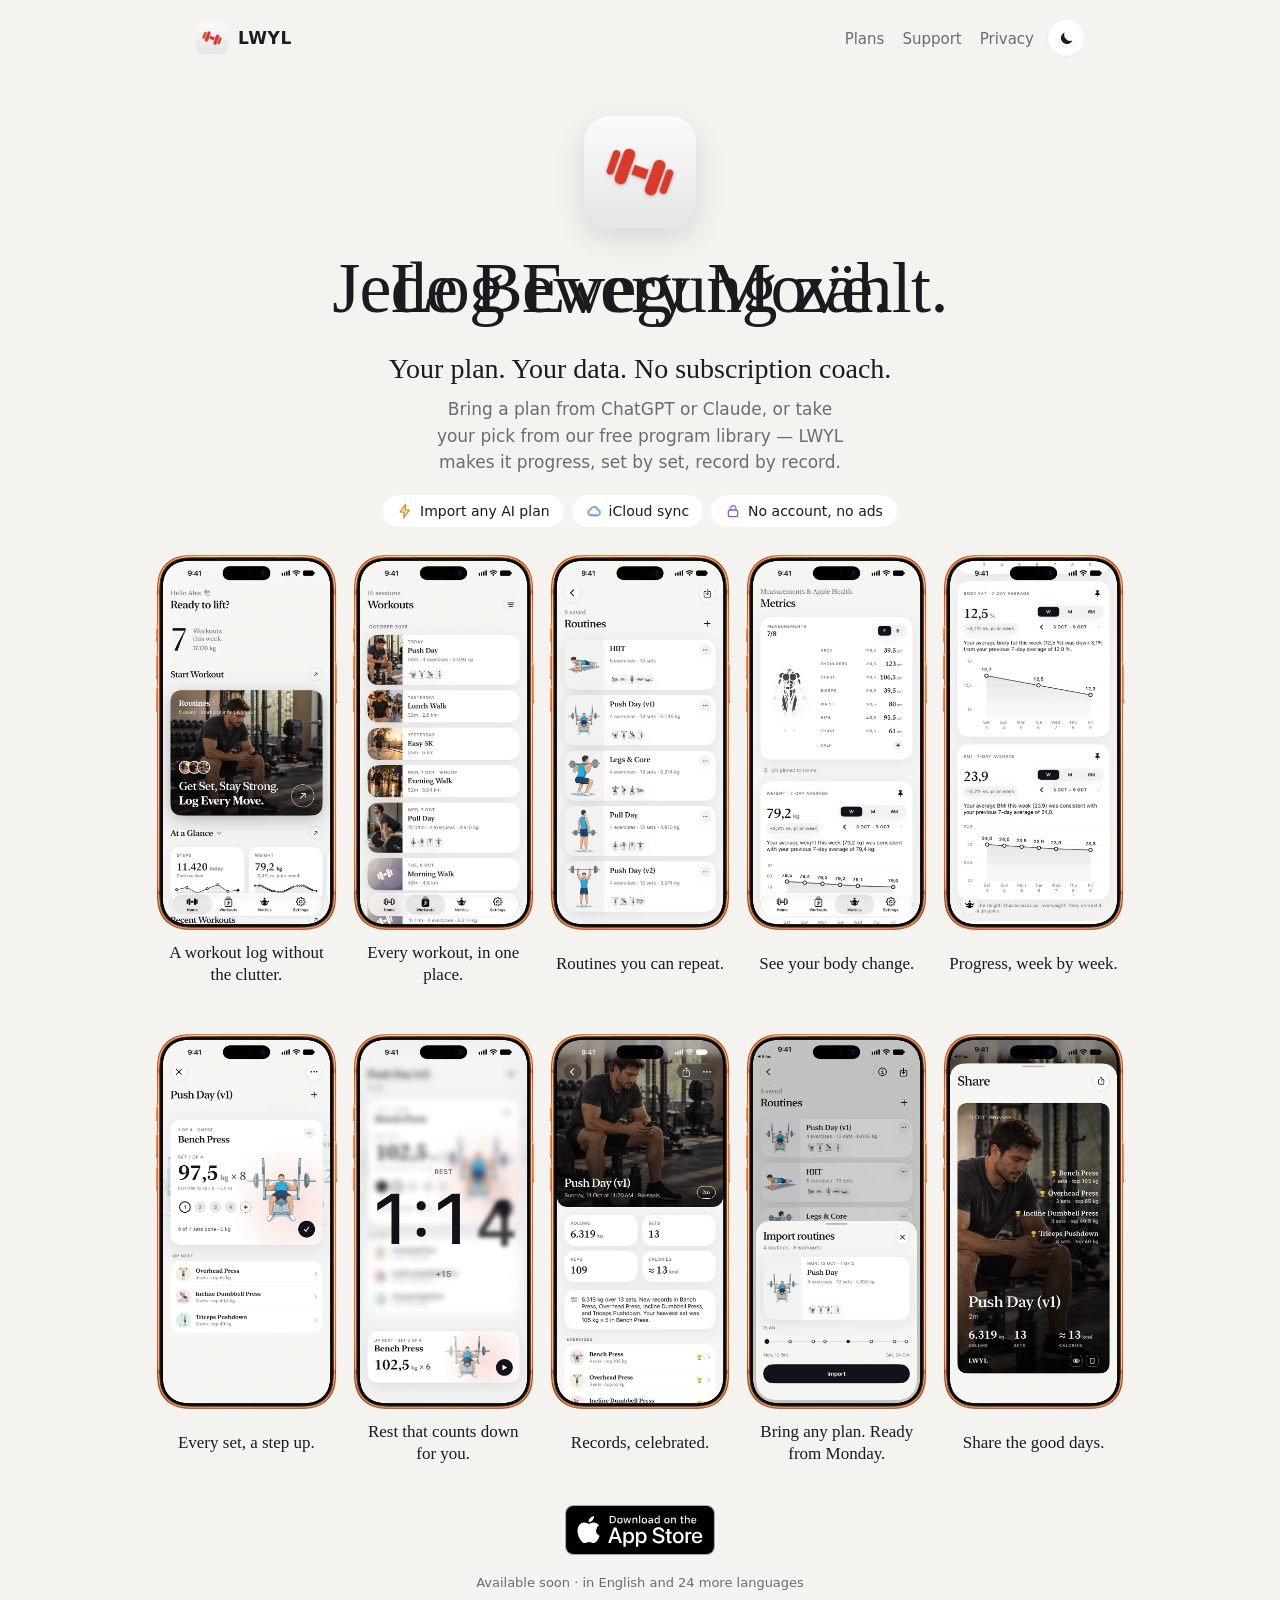
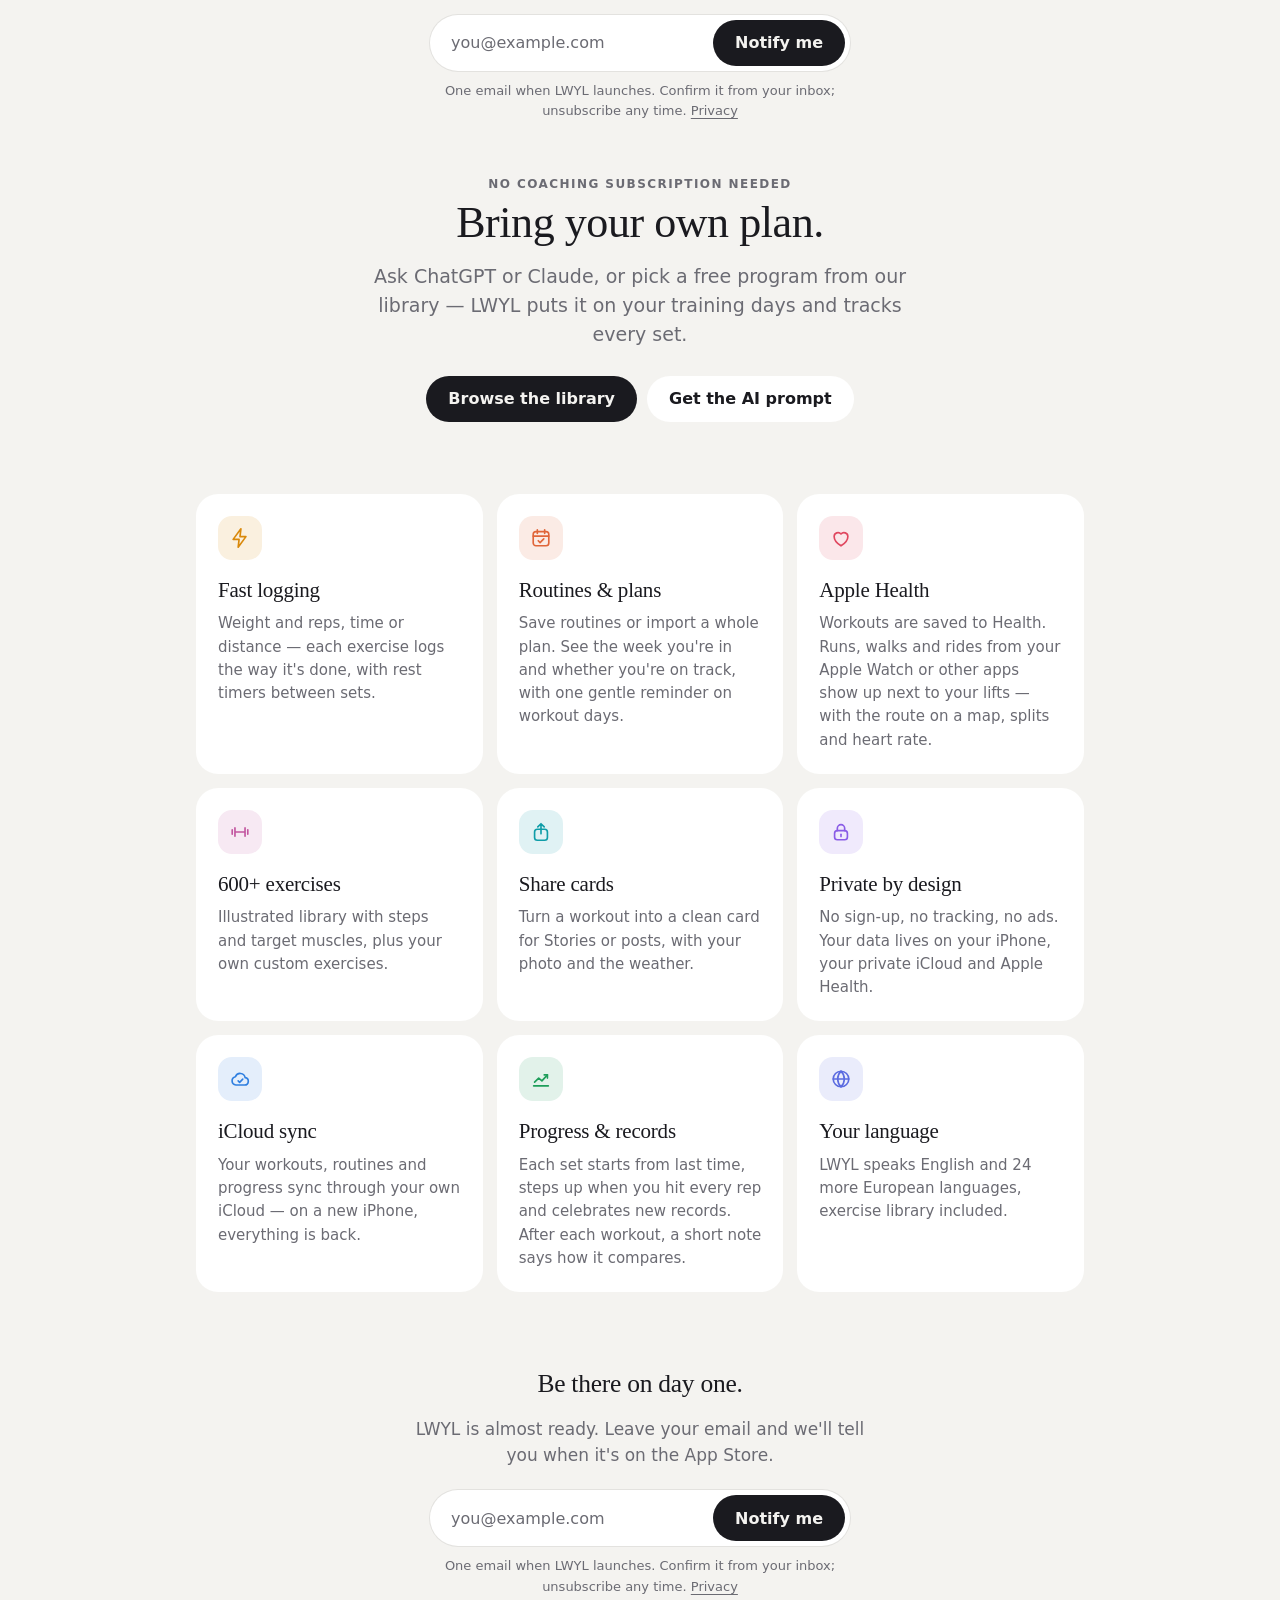
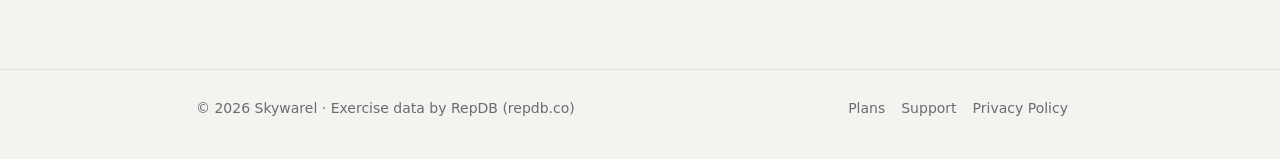
==== commit 5d1c2daf: "Home: Bring your own plan shortened to the headline, one line and the two buttons; Plans: the three " ====
--- a/index.html
+++ b/index.html
@@ -11,7 +11,7 @@
   <meta property="og:image" content="https://getlwyl.app/assets/icon-256.png">
   <link rel="icon" href="/assets/apple-touch-icon.png">
   <link rel="apple-touch-icon" href="/assets/apple-touch-icon.png">
-  <link rel="stylesheet" href="/assets/styles.css?v=41">
+  <link rel="stylesheet" href="/assets/styles.css?v=43">
 </head>
 <body>
   <header class="wrap top">
@@ -130,18 +130,11 @@
     <section class="byo" aria-labelledby="byo-title">
       <p class="eyebrow" data-reveal>No coaching subscription needed</p>
       <h2 id="byo-title" data-reveal>Bring your own plan.</h2>
-      <p class="byo-lead" data-reveal>Ask ChatGPT or Claude for a plan that fits you, or take your pick from our free program library. LWYL puts it on your calendar and tracks every set.</p>
-      <ol class="byo-steps" data-stagger="110">
-        <li data-reveal><span class="byo-num">1</span><h3>Get a plan</h3><p>Ask any AI with our ready-made prompt, or choose a program for the gym, home or running.</p></li>
-        <li data-reveal><span class="byo-num">2</span><h3>Download it</h3><p>The plan is one small file. No dates: you choose when to start.</p></li>
-        <li data-reveal><span class="byo-num">3</span><h3>Open it in LWYL</h3><p>Pick your start day and the days you train, then tap Import plan. Your workouts are spread over those days, with a reminder on each.</p></li>
-      </ol>
+      <p class="byo-lead" data-reveal>Ask ChatGPT or Claude, or pick a free program from our library — LWYL puts it on your training days and tracks every set.</p>
       <div class="byo-actions" data-reveal>
         <a class="button" href="/routines/">Browse the library</a>
         <a class="button secondary" href="/routines/#ai">Get the AI prompt</a>
       </div>
-      <p class="byo-switch" data-reveal><strong>Coming from Strong or Hevy?</strong> Bring your whole history — every workout, set and record — in one import.</p>
-      <p class="byo-note">AI plans aren’t checked by us — start light and listen to your body.</p>
     </section>
 
     <section class="features" data-stagger="60">
--- a/assets/styles.css
+++ b/assets/styles.css
@@ -451,3 +451,16 @@
 .notify.is-sending .button { opacity: 0.6; }
 .notify-note.is-done { color: var(--ink); font-size: 15px; }
 .notify-note.is-error { color: #C0392B; }
+/* Plans page: the three steps, smaller, between the intro and the search. */
+.plan-steps { margin: 24px 0 28px; gap: 10px; }
+.plan-steps li { padding: 18px; border-radius: 18px; }
+.plan-steps h3 { font-size: 18px; }
+.plan-steps p { font-size: 14px; }
+.plan-steps a { color: inherit; }
+@media (max-width: 640px) {
+  /* Phones: number beside the title, so the search stays near the top. */
+  .plan-steps { gap: 8px; margin: 20px 0 22px; }
+  .plan-steps li { display: grid; grid-template-columns: 30px 1fr; column-gap: 12px; padding: 14px 16px; }
+  .plan-steps .byo-num { grid-row: span 2; margin: 0; }
+  .plan-steps h3 { margin: 4px 0 2px; font-size: 17px; }
+}
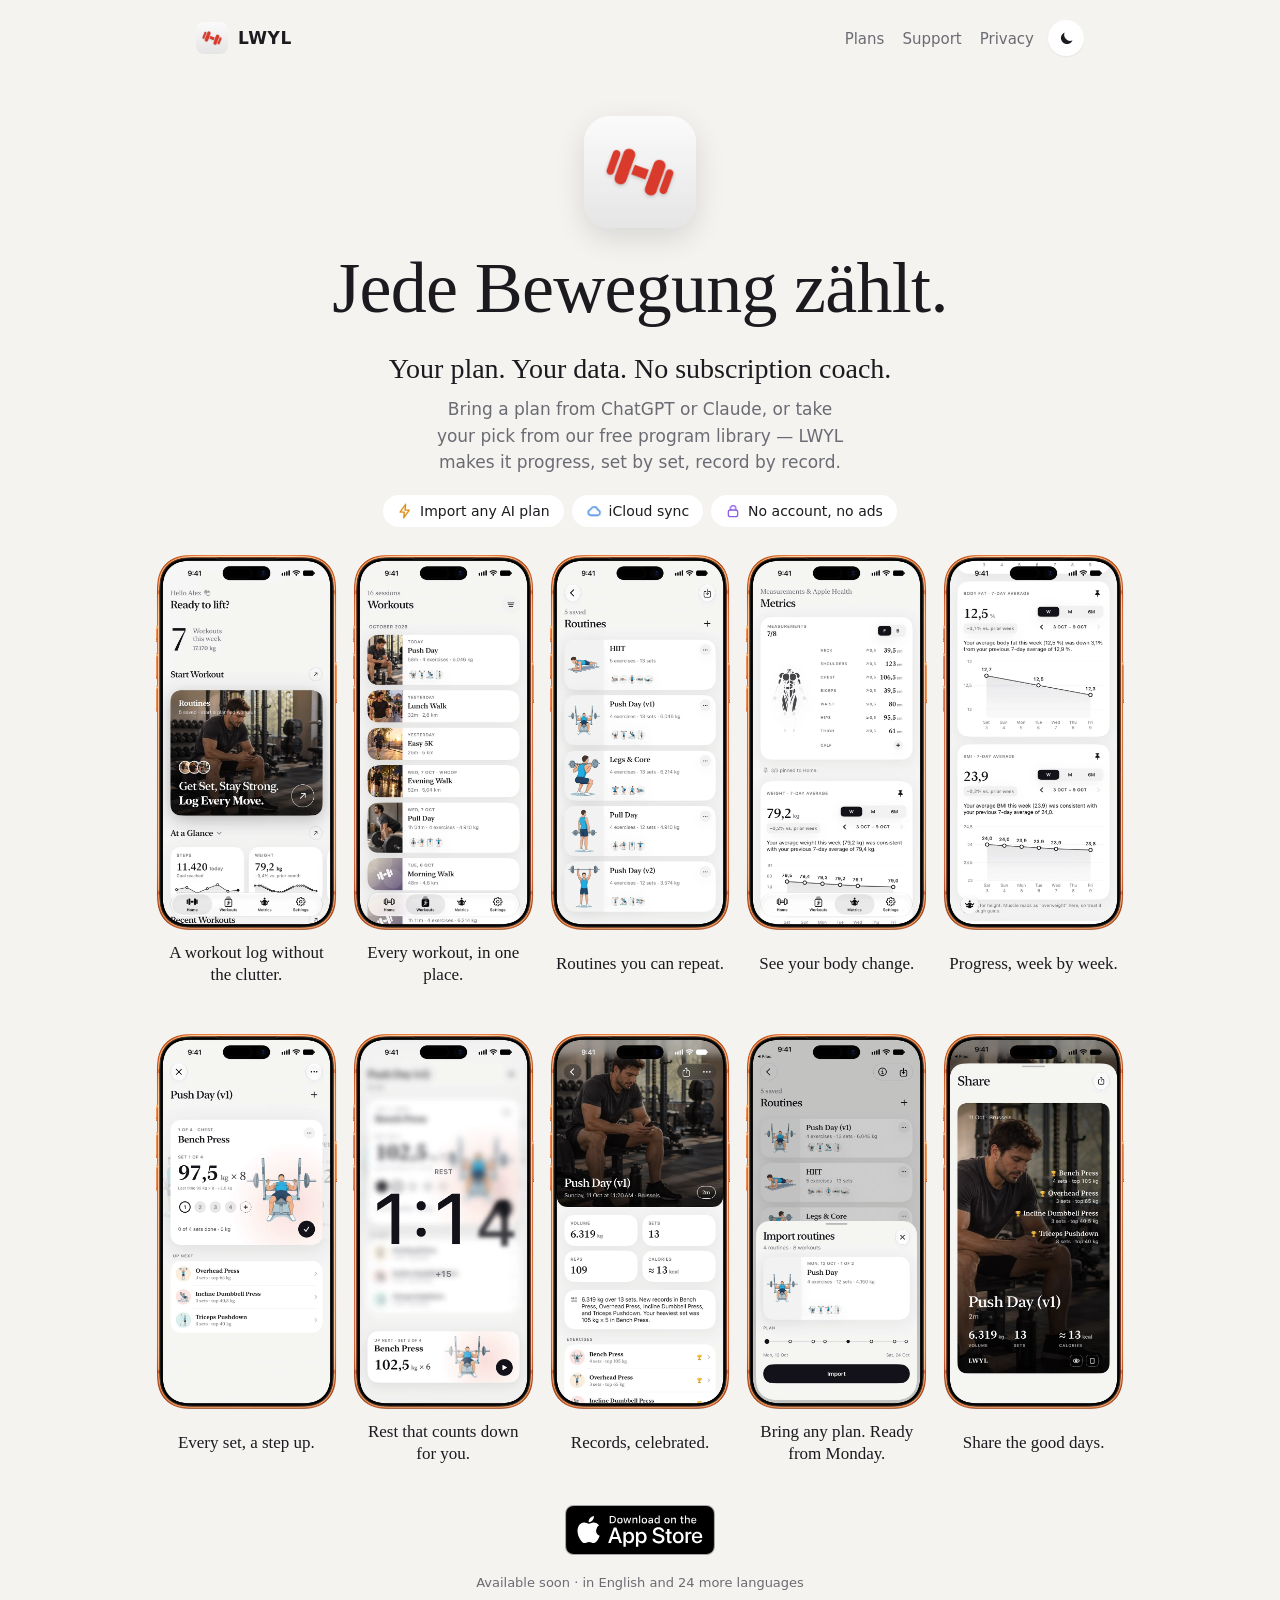
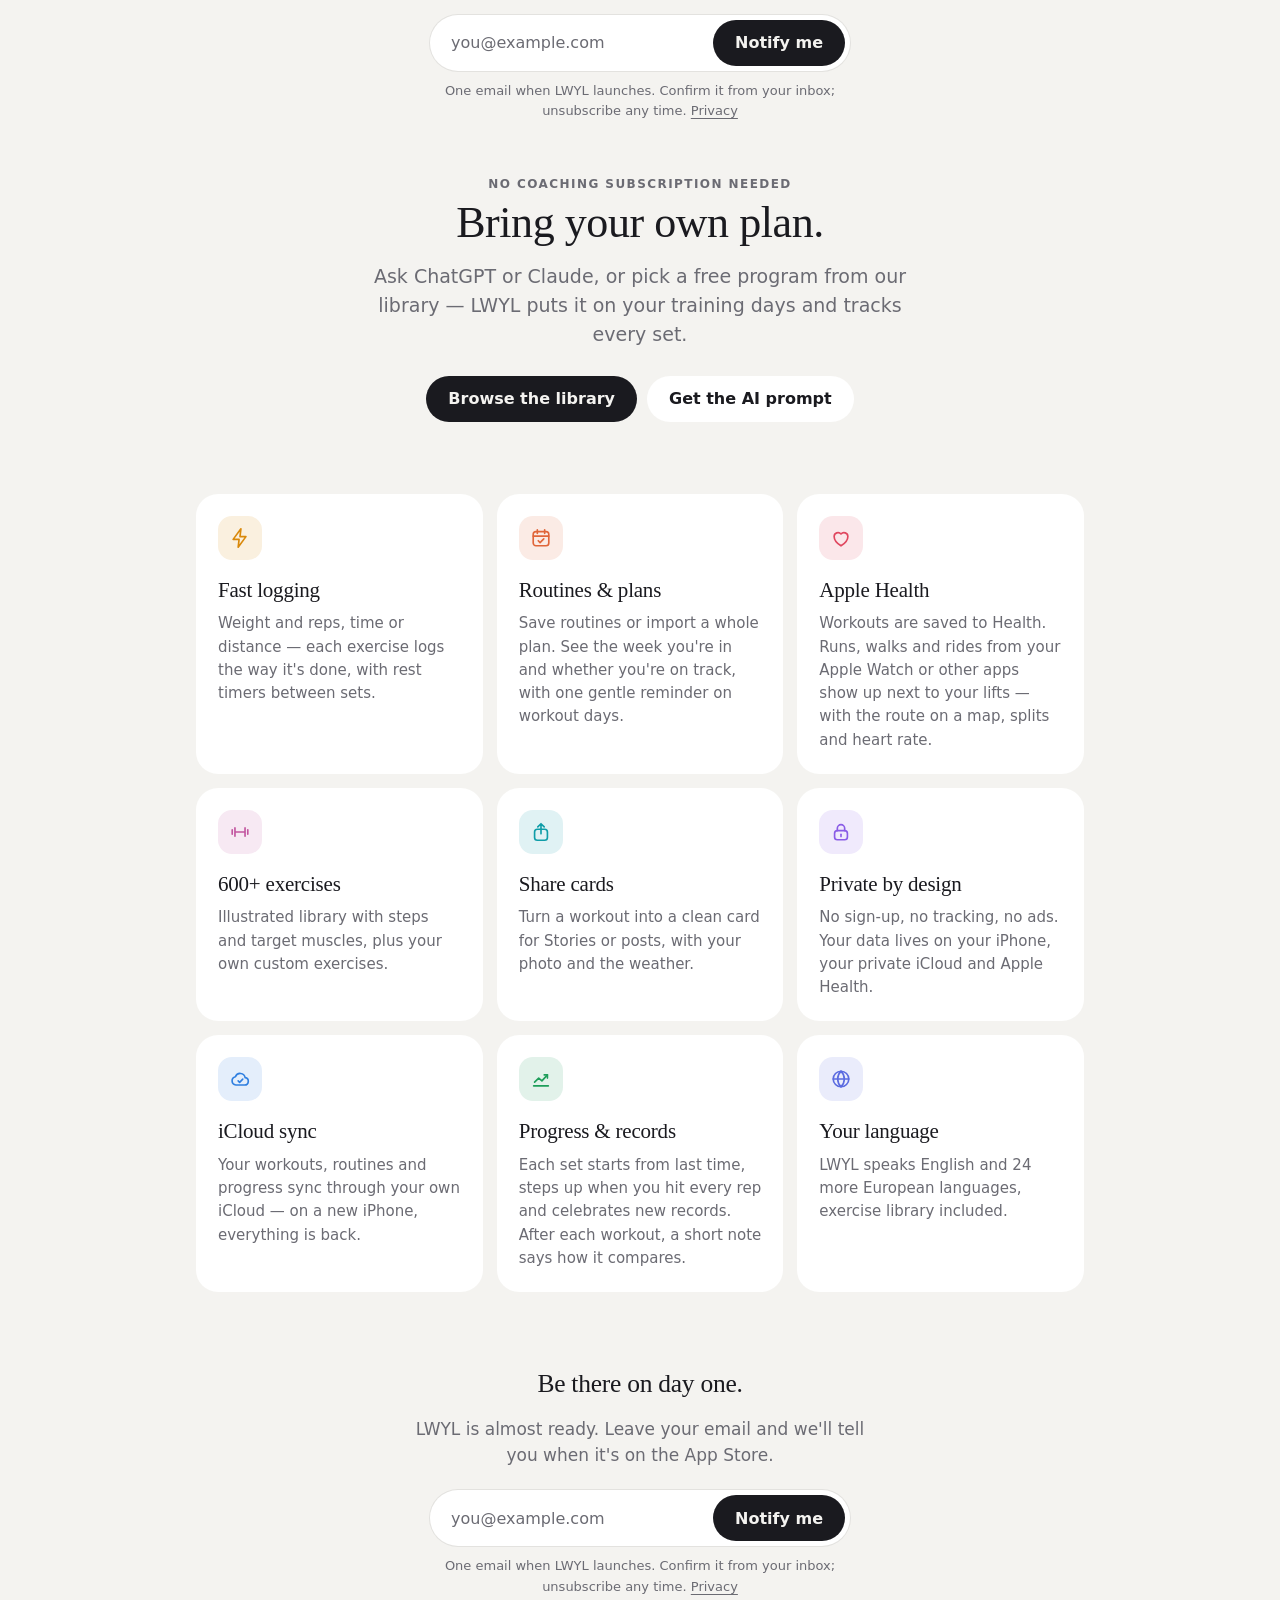
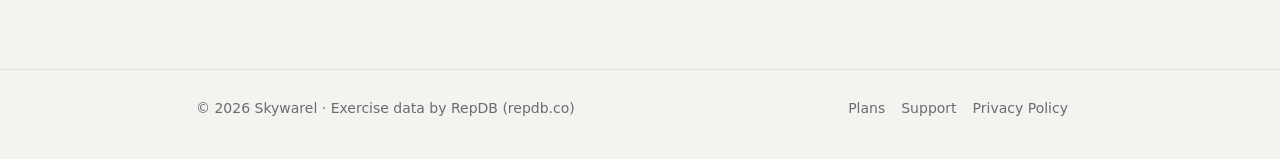
==== commit 0ea58c35: "Plans: the steps as a horizontal timeline (dots on one line, short text) instead of numbered cards C" ====
--- a/index.html
+++ b/index.html
@@ -11,7 +11,7 @@
   <meta property="og:image" content="https://getlwyl.app/assets/icon-256.png">
   <link rel="icon" href="/assets/apple-touch-icon.png">
   <link rel="apple-touch-icon" href="/assets/apple-touch-icon.png">
-  <link rel="stylesheet" href="/assets/styles.css?v=43">
+  <link rel="stylesheet" href="/assets/styles.css?v=45">
 </head>
 <body>
   <header class="wrap top">
--- a/assets/styles.css
+++ b/assets/styles.css
@@ -283,10 +283,6 @@
 .suggest[aria-selected="true"], .suggest:hover { background: var(--line); }
 .suggest-empty { padding: 10px 12px; color: var(--ink-2); font-size: 15px; }
 
-.quick-picks { display: flex; flex-wrap: wrap; justify-content: center; align-items: center; gap: 8px; margin-top: 16px; font-size: 14px; }
-.quick-picks button { appearance: none; border: 0; cursor: pointer; font: 500 14px var(--sans); color: var(--ink);
-                      background: var(--tile); height: 34px; padding: 0 14px; border-radius: 999px; }
-.quick-picks button[hidden] { display: none; }
 .browse-row { display: flex; align-items: center; gap: 14px; margin: 28px 0 14px; }
 .browse { margin: 0; font: 600 15px var(--sans); color: var(--ink-2); text-decoration: none; }
 .browse:hover { color: var(--ink); }
@@ -417,8 +413,8 @@
 .motion .program { animation: card-in 0.35s var(--ease-out) both; }
 
 /* Buttons press in a little. */
-.button, .program-download, .theme-button, .chip, .quick-picks button { transition: transform 0.12s ease; }
-.button:active, .program-download:active, .theme-button:active, .quick-picks button:active { transform: scale(0.97); }
+.button, .program-download, .theme-button, .chip { transition: transform 0.12s ease; }
+.button:active, .program-download:active, .theme-button:active { transform: scale(0.97); }
 
 @media (prefers-reduced-motion: reduce) {
   .hero *, .usps *, .program, .shot img { animation: none !important; }
@@ -451,16 +447,19 @@
 .notify.is-sending .button { opacity: 0.6; }
 .notify-note.is-done { color: var(--ink); font-size: 15px; }
 .notify-note.is-error { color: #C0392B; }
-/* Plans page: the three steps, smaller, between the intro and the search. */
-.plan-steps { margin: 24px 0 28px; gap: 10px; }
-.plan-steps li { padding: 18px; border-radius: 18px; }
-.plan-steps h3 { font-size: 18px; }
-.plan-steps p { font-size: 14px; }
-.plan-steps a { color: inherit; }
+/* Plans page: the three steps as a horizontal timeline — a dot each on one line. */
+.plan-timeline { list-style: none; padding: 0; margin: 26px 0 30px; display: grid; grid-template-columns: repeat(3, 1fr); gap: 12px; text-align: center; }
+.plan-timeline li { position: relative; padding-top: 22px; }
+.plan-timeline li::before { content: ""; position: absolute; top: 0; left: 50%; width: 10px; height: 10px; margin-left: -5px;
+                            border-radius: 50%; background: var(--ink); }
+/* The line: from each dot to the next one. */
+.plan-timeline li + li::after { content: ""; position: absolute; top: 4.5px; right: calc(50% + 11px); width: calc(100% + 12px - 22px);
+                                height: 1.5px; background: var(--ink); opacity: 0.2; }
+.plan-timeline h3 { margin: 0 0 4px; font-size: 17px; }
+.plan-timeline p { margin: 0; font-size: 14px; line-height: 1.4; color: var(--ink-2); }
+.plan-timeline a { color: inherit; }
 @media (max-width: 640px) {
-  /* Phones: number beside the title, so the search stays near the top. */
-  .plan-steps { gap: 8px; margin: 20px 0 22px; }
-  .plan-steps li { display: grid; grid-template-columns: 30px 1fr; column-gap: 12px; padding: 14px 16px; }
-  .plan-steps .byo-num { grid-row: span 2; margin: 0; }
-  .plan-steps h3 { margin: 4px 0 2px; font-size: 17px; }
-}
+  .plan-timeline { gap: 8px; margin: 22px 0 24px; }
+  .plan-timeline h3 { font-size: 15px; }
+  .plan-timeline p { font-size: 13px; }
+}
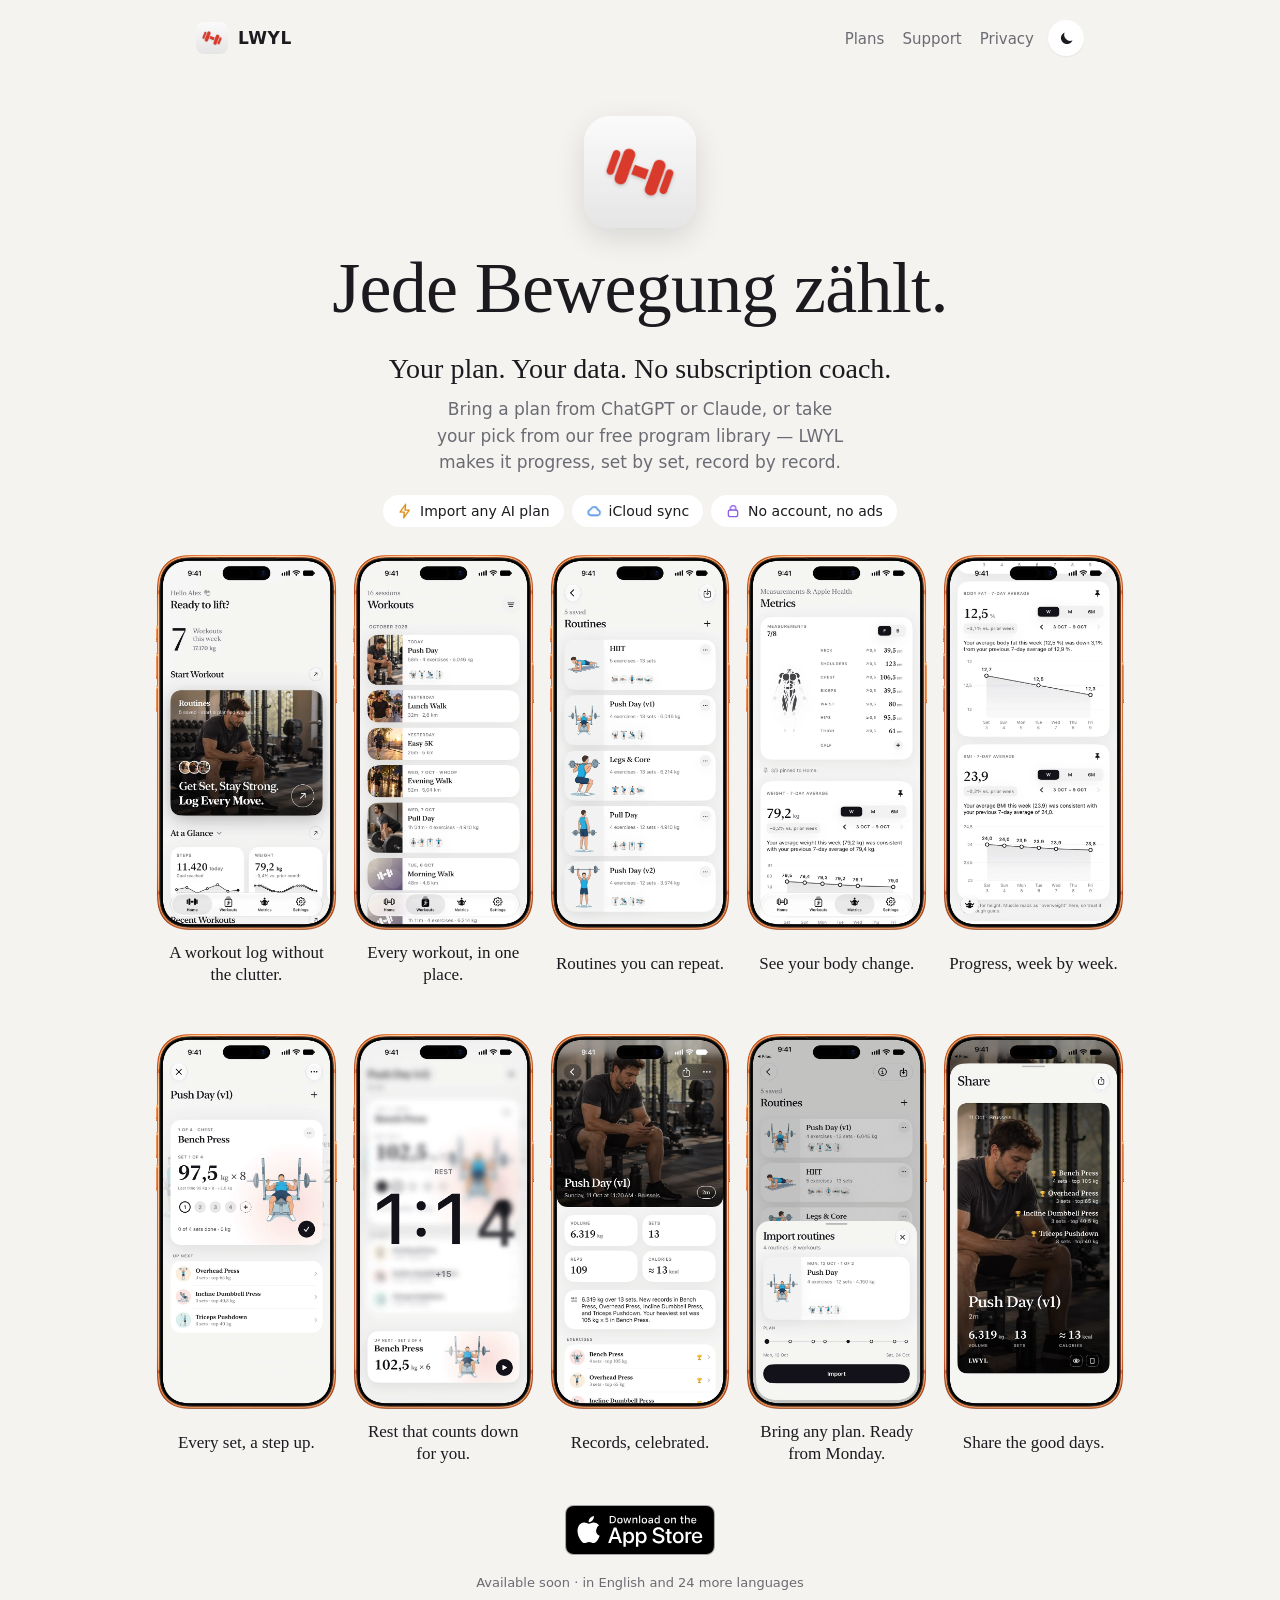
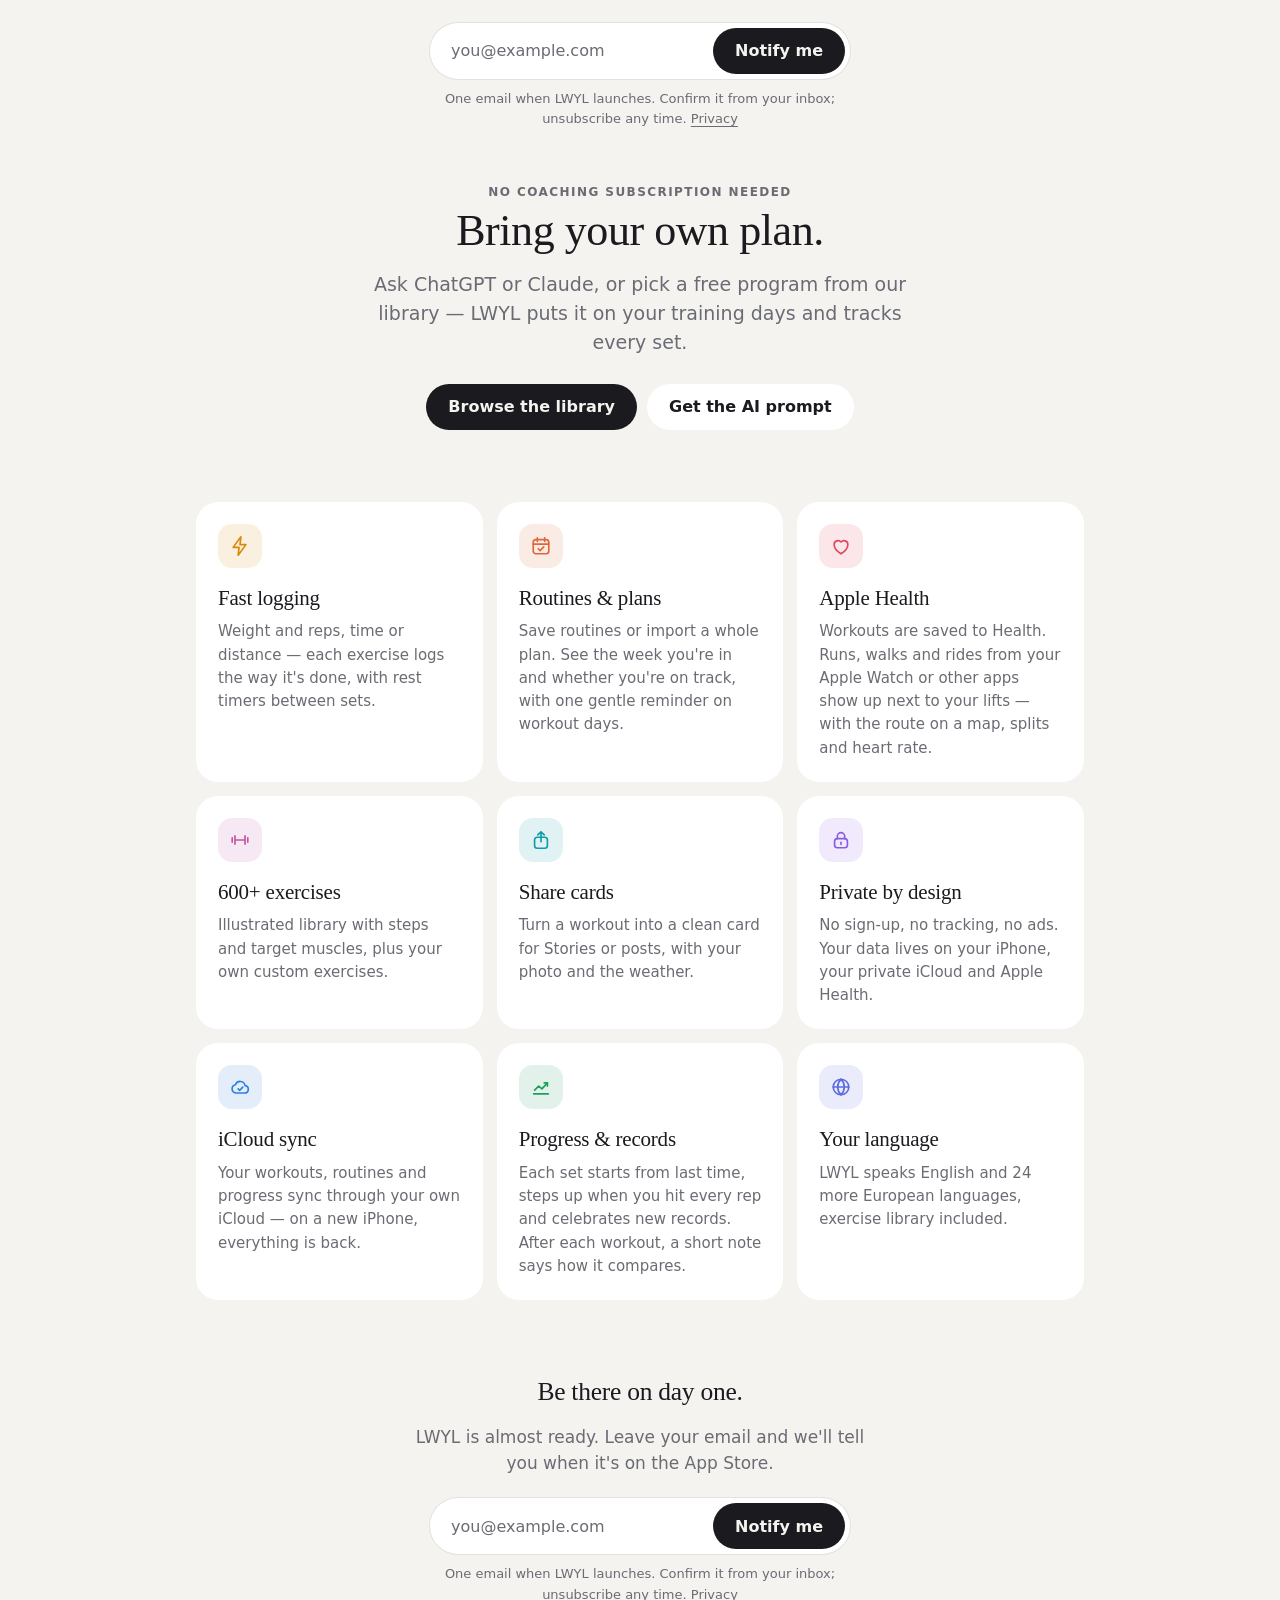
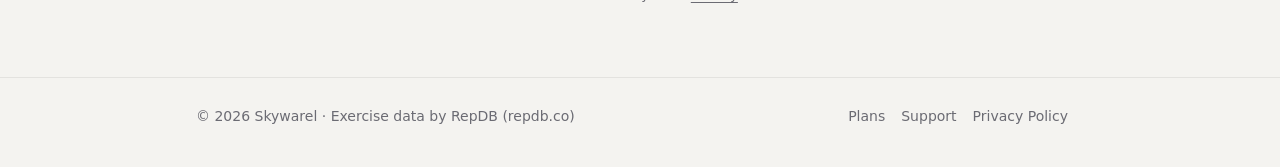
==== commit 3ee3f9eb: "Home: more space between Available soon and the signup Co-Authored-By: Claude Opus 5.5 <noreply@anth" ====
--- a/index.html
+++ b/index.html
@@ -11,7 +11,7 @@
   <meta property="og:image" content="https://getlwyl.app/assets/icon-256.png">
   <link rel="icon" href="/assets/apple-touch-icon.png">
   <link rel="apple-touch-icon" href="/assets/apple-touch-icon.png">
-  <link rel="stylesheet" href="/assets/styles.css?v=45">
+  <link rel="stylesheet" href="/assets/styles.css?v=47">
 </head>
 <body>
   <header class="wrap top">
--- a/assets/styles.css
+++ b/assets/styles.css
@@ -283,6 +283,7 @@
 .suggest[aria-selected="true"], .suggest:hover { background: var(--line); }
 .suggest-empty { padding: 10px 12px; color: var(--ink-2); font-size: 15px; }
 
+.browse-row[hidden], .browse[hidden] { display: none; }
 .browse-row { display: flex; align-items: center; gap: 14px; margin: 28px 0 14px; }
 .browse { margin: 0; font: 600 15px var(--sans); color: var(--ink-2); text-decoration: none; }
 .browse:hover { color: var(--ink); }
@@ -439,6 +440,7 @@
 .notify input[type="email"]::placeholder { color: var(--ink-2); }
 .notify:focus-within { box-shadow: 0 0 0 2px var(--ink); }
 .notify .button { border: 0; cursor: pointer; flex: none; }
+.get .notify { margin-top: 30px; }
 .notify-note { margin: 10px auto 0; max-width: 420px; font-size: 13px; color: var(--ink-2); }
 .notify-note a { color: inherit; }
 .notify-end { text-align: center; margin: 72px auto 24px; max-width: 640px; }
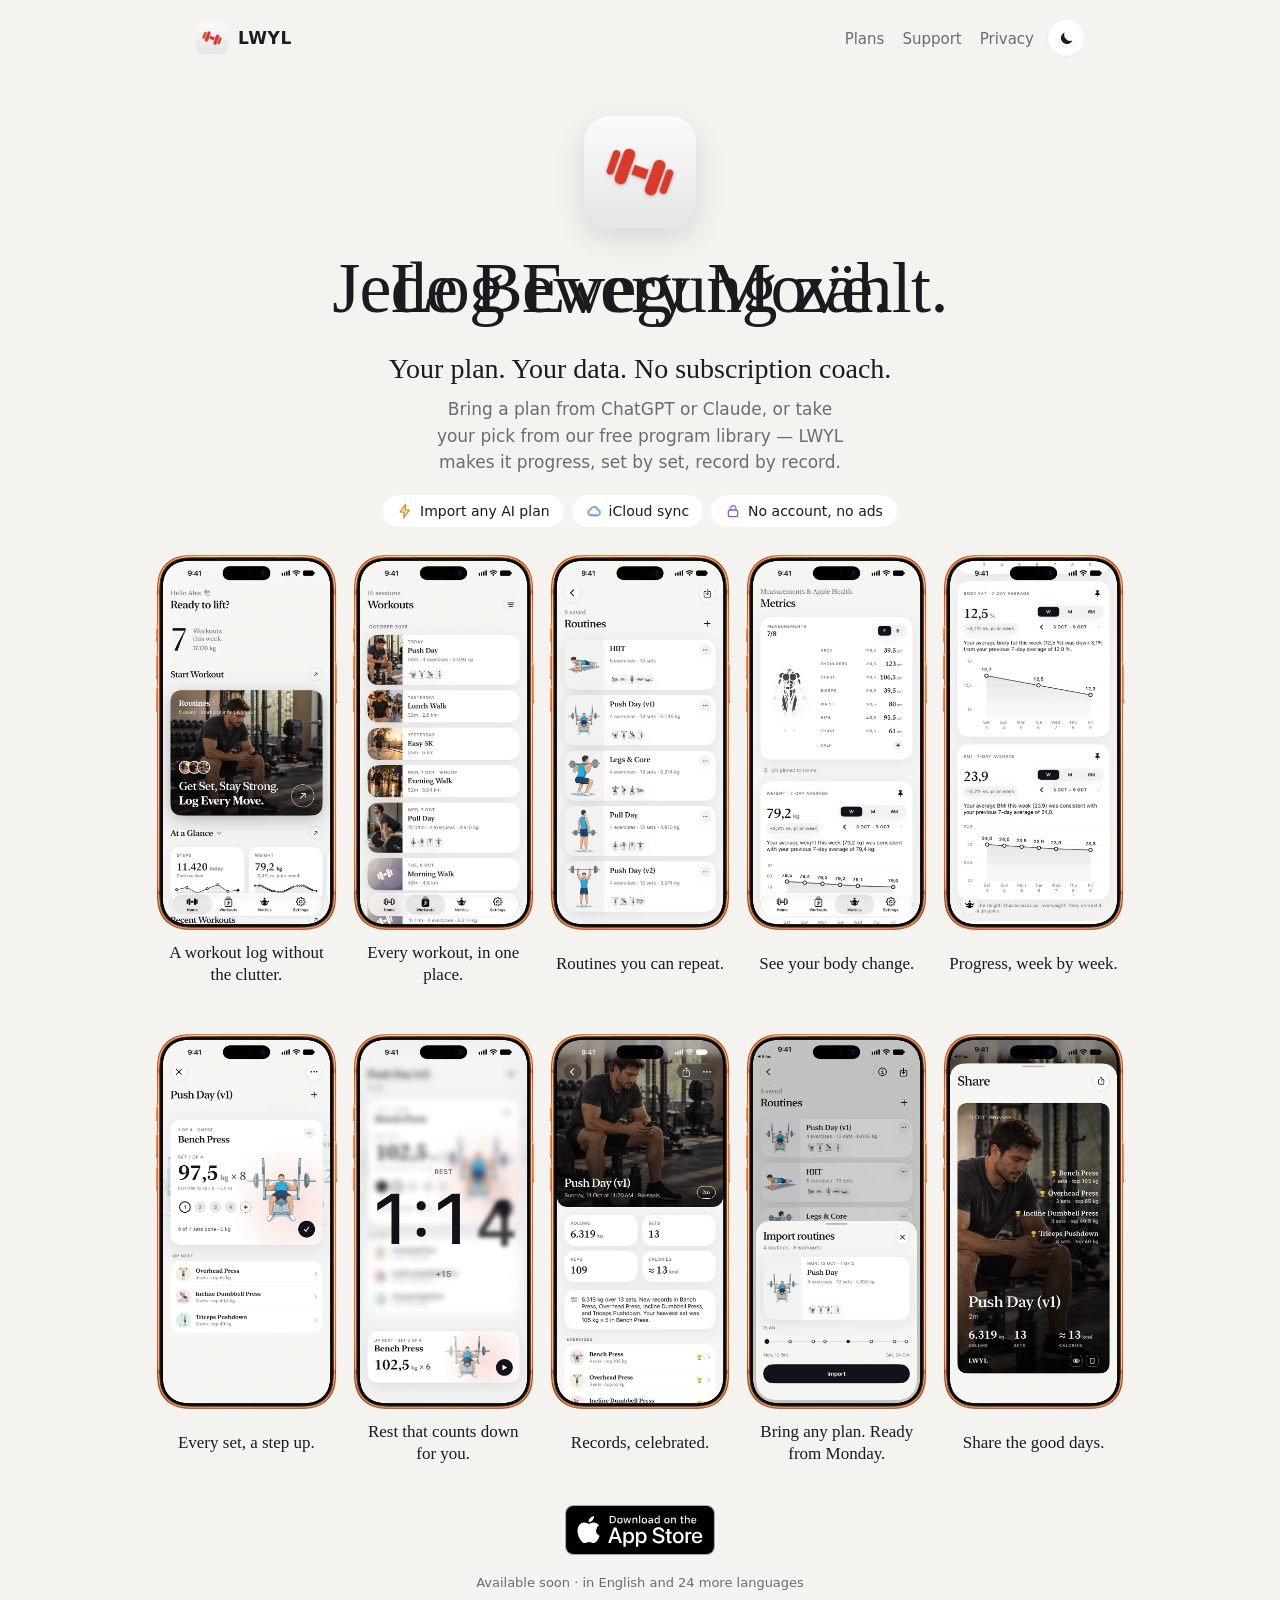
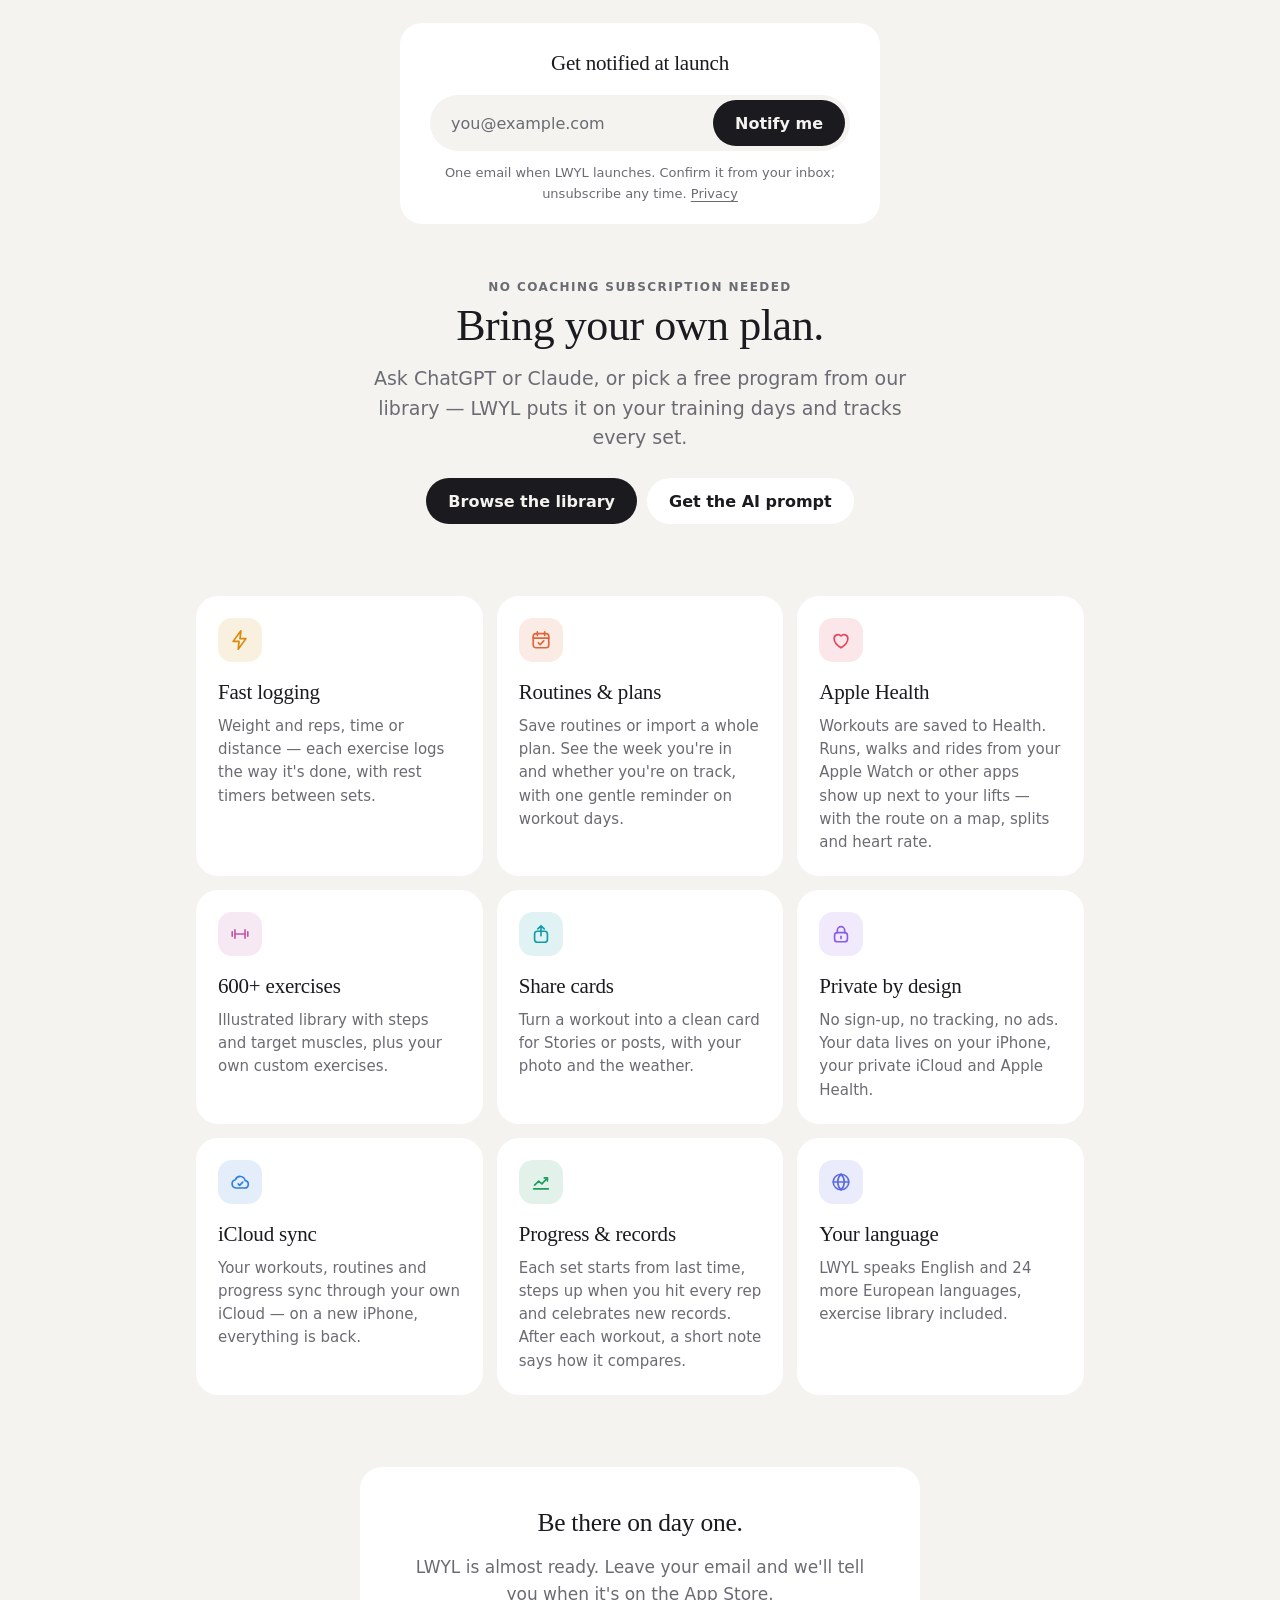
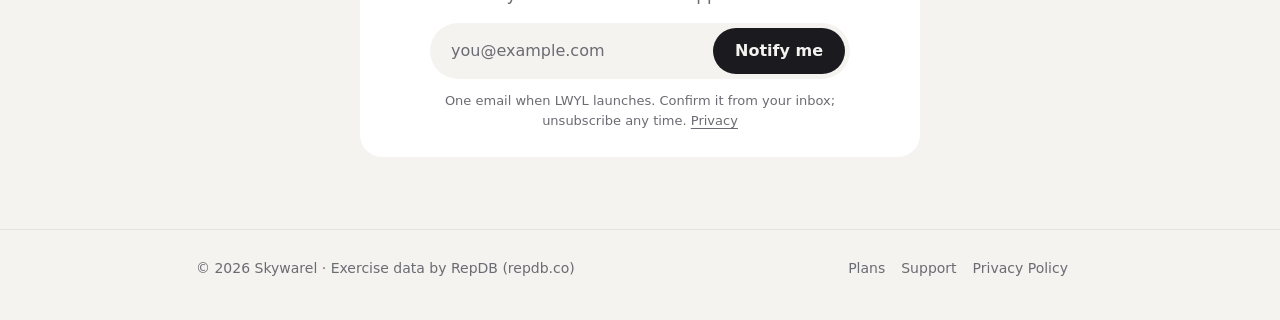
==== commit e7c96c59: "Home: both signups in cards like the feature tiles (Get notified at launch under the badge; Be there" ====
--- a/index.html
+++ b/index.html
@@ -11,7 +11,7 @@
   <meta property="og:image" content="https://getlwyl.app/assets/icon-256.png">
   <link rel="icon" href="/assets/apple-touch-icon.png">
   <link rel="apple-touch-icon" href="/assets/apple-touch-icon.png">
-  <link rel="stylesheet" href="/assets/styles.css?v=47">
+  <link rel="stylesheet" href="/assets/styles.css?v=48">
 </head>
 <body>
   <header class="wrap top">
@@ -117,13 +117,16 @@
       </a>
       <p class="soon">Available soon · in English and 24 more languages</p>
       <!-- Launch waiting list (Buttondown, confirmed by email; sent in place by notify.js). -->
-      <form class="notify" action="https://buttondown.com/api/emails/embed-subscribe/lwyl-app" method="post">
-        <label class="sr-only" for="notify-email">Email address</label>
-        <input id="notify-email" type="email" name="email" placeholder="you@example.com" autocomplete="email" required>
-        <input type="hidden" name="embed" value="1">
-        <button class="button" type="submit">Notify me</button>
-      </form>
-      <p class="notify-note" aria-live="polite">One email when LWYL launches. Confirm it from your inbox; unsubscribe any time. <a href="/privacy/#launch-email">Privacy</a></p>
+      <div class="notify-card">
+        <h3>Get notified at launch</h3>
+        <form class="notify" action="https://buttondown.com/api/emails/embed-subscribe/lwyl-app" method="post">
+          <label class="sr-only" for="notify-email">Email address</label>
+          <input id="notify-email" type="email" name="email" placeholder="you@example.com" autocomplete="email" required>
+          <input type="hidden" name="embed" value="1">
+          <button class="button" type="submit">Notify me</button>
+        </form>
+        <p class="notify-note" aria-live="polite">One email when LWYL launches. Confirm it from your inbox; unsubscribe any time. <a href="/privacy/#launch-email">Privacy</a></p>
+      </div>
     </div>
 
     <!-- The import USP: any AI, or the free library, then LWYL runs the plan. -->
@@ -149,7 +152,7 @@
       <div class="feature" data-reveal><span class="feature-icon" aria-hidden="true"><svg viewBox="0 0 24 24"><circle cx="12" cy="12" r="8.5"/><path d="M3.5 12h17M12 3.5c2.4 2.4 3.6 5.2 3.6 8.5s-1.2 6.1-3.6 8.5c-2.4-2.4-3.6-5.2-3.6-8.5S9.6 5.9 12 3.5z"/></svg></span><h3>Your language</h3><p>LWYL speaks English and 24 more European languages, exercise library included.</p></div>
     </section>
 
-    <section class="notify-end" data-reveal aria-labelledby="notify-title">
+    <section class="notify-end notify-card" data-reveal aria-labelledby="notify-title">
       <h2 id="notify-title">Be there on day one.</h2>
       <p class="notify-lead">LWYL is almost ready. Leave your email and we'll tell you when it's on the App Store.</p>
       <form class="notify" action="https://buttondown.com/api/emails/embed-subscribe/lwyl-app" method="post">
--- a/assets/styles.css
+++ b/assets/styles.css
@@ -440,7 +440,6 @@
 .notify input[type="email"]::placeholder { color: var(--ink-2); }
 .notify:focus-within { box-shadow: 0 0 0 2px var(--ink); }
 .notify .button { border: 0; cursor: pointer; flex: none; }
-.get .notify { margin-top: 30px; }
 .notify-note { margin: 10px auto 0; max-width: 420px; font-size: 13px; color: var(--ink-2); }
 .notify-note a { color: inherit; }
 .notify-end { text-align: center; margin: 72px auto 24px; max-width: 640px; }
@@ -465,3 +464,14 @@
   .plan-timeline h3 { font-size: 15px; }
   .plan-timeline p { font-size: 13px; }
 }
+/* Signups in a card, like the feature tiles; the field sits on the page colour inside it. */
+.notify-card { max-width: 480px; margin: 30px auto 0; padding: 24px 22px 20px; border-radius: 22px; background: var(--tile); text-align: center; }
+.notify-card h3 { margin: 0; font-size: 21px; }
+.notify-card .notify { margin-top: 16px; background: var(--bg); box-shadow: none; }
+.notify-card .notify:focus-within { box-shadow: 0 0 0 2px var(--ink); }
+.notify-card .notify-note { margin-top: 12px; }
+.notify-end.notify-card { max-width: 560px; margin: 72px auto 24px; padding: 36px 26px 26px; }
+@media (max-width: 640px) {
+  .notify-card { padding: 20px 16px 18px; }
+  .notify-end.notify-card { padding: 30px 18px 22px; }
+}
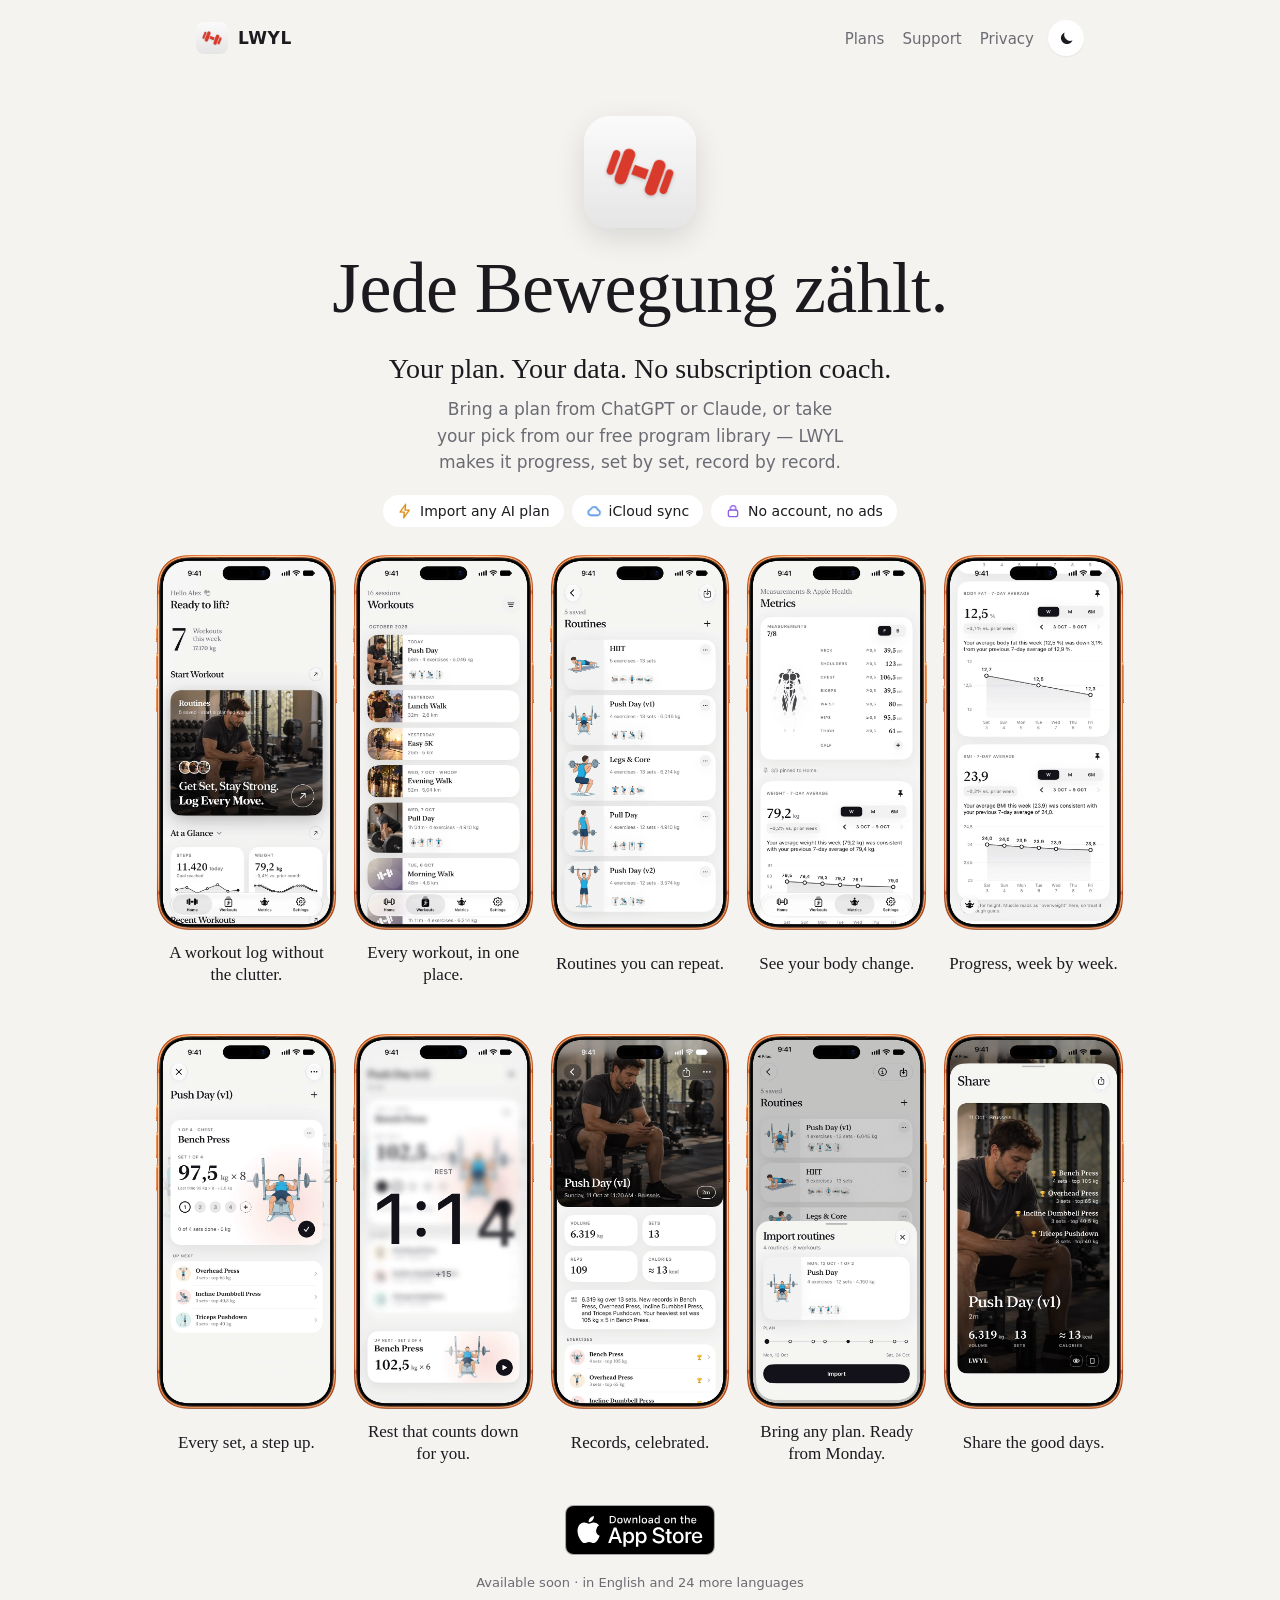
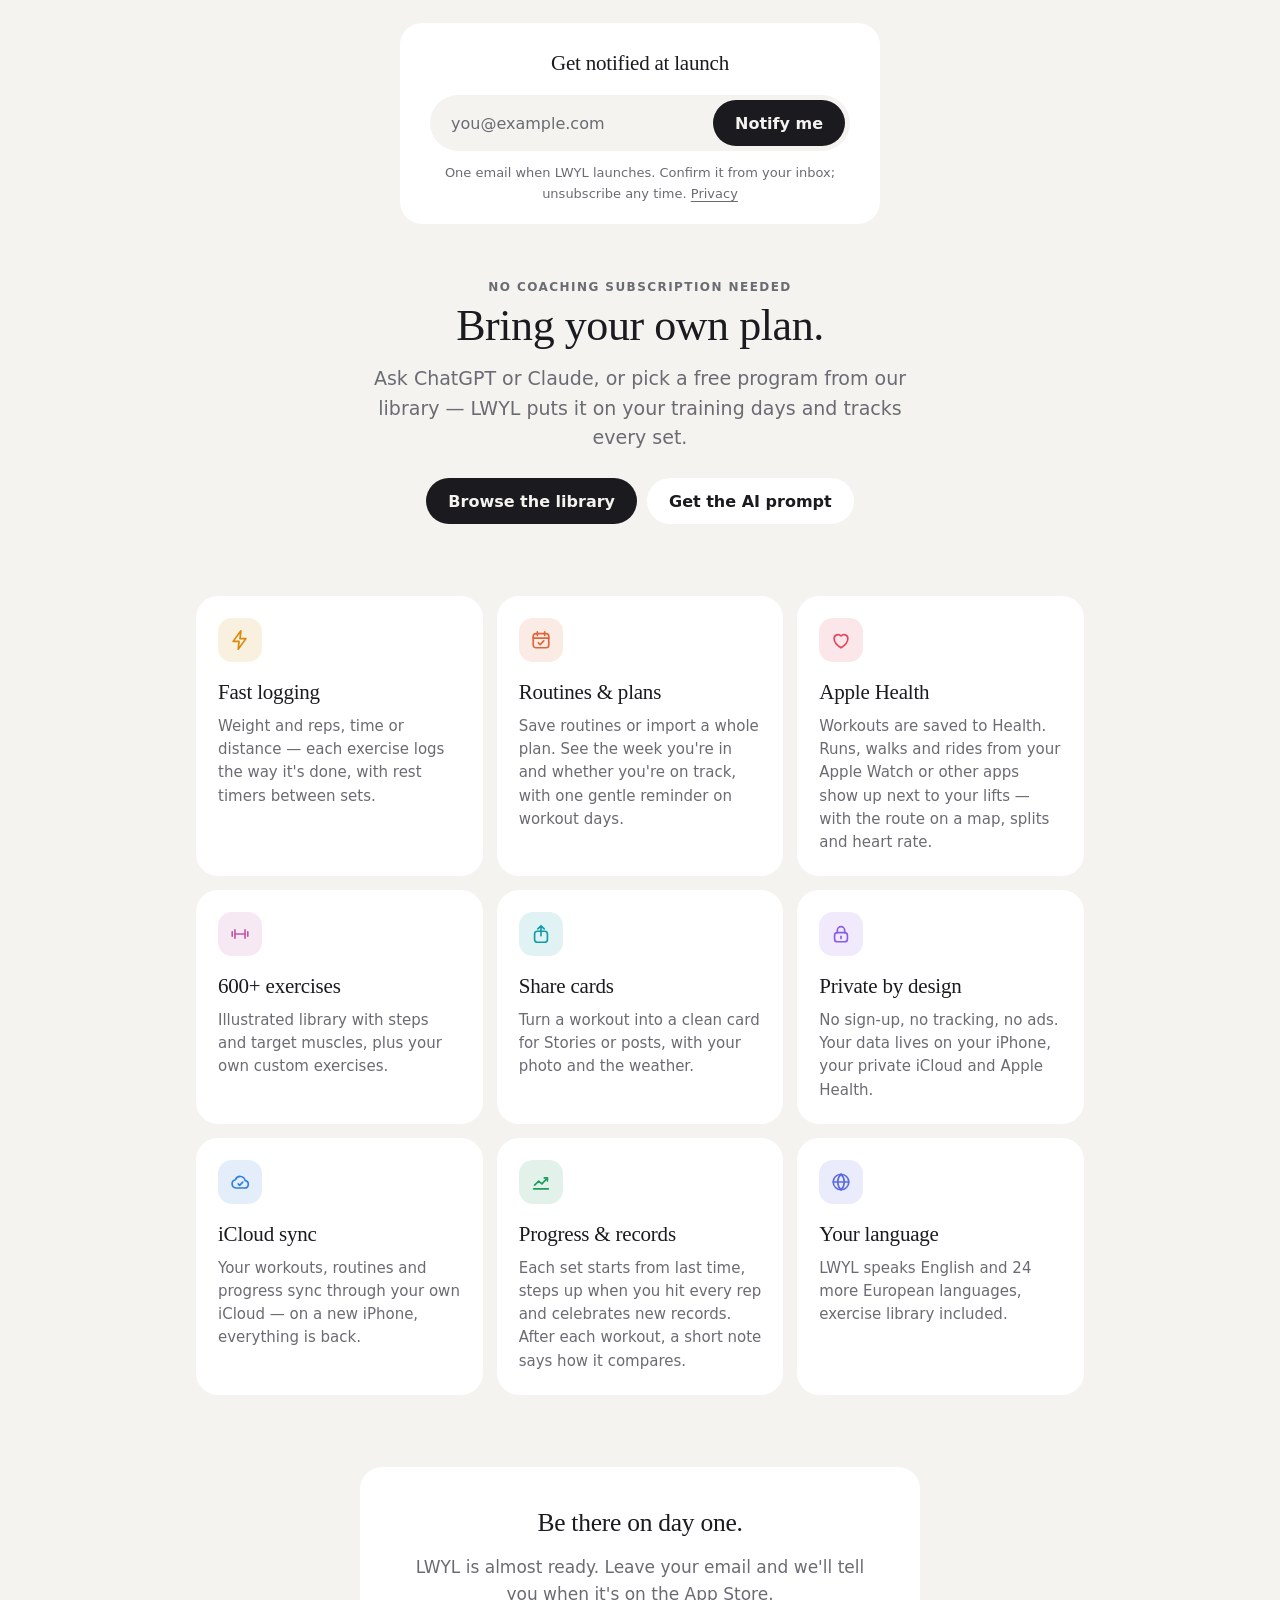
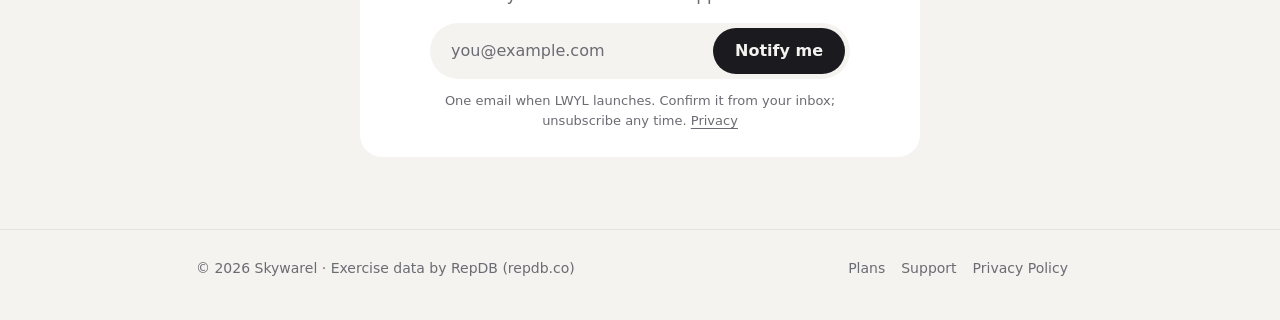
==== commit 1eb3f0c4: "Plans: after Download, the button says Downloaded ✓ and a hint under it says where to open the file " ====
--- a/index.html
+++ b/index.html
@@ -11,7 +11,7 @@
   <meta property="og:image" content="https://getlwyl.app/assets/icon-256.png">
   <link rel="icon" href="/assets/apple-touch-icon.png">
   <link rel="apple-touch-icon" href="/assets/apple-touch-icon.png">
-  <link rel="stylesheet" href="/assets/styles.css?v=48">
+  <link rel="stylesheet" href="/assets/styles.css?v=49">
 </head>
 <body>
   <header class="wrap top">
--- a/assets/styles.css
+++ b/assets/styles.css
@@ -475,3 +475,5 @@
   .notify-card { padding: 20px 16px 18px; }
   .notify-end.notify-card { padding: 30px 18px 22px; }
 }
+.download-hint { margin: 4px 0 0; font-size: 13px; line-height: 1.4; color: var(--ink-2); }
+.sheet .download-hint { margin-top: 10px; }
